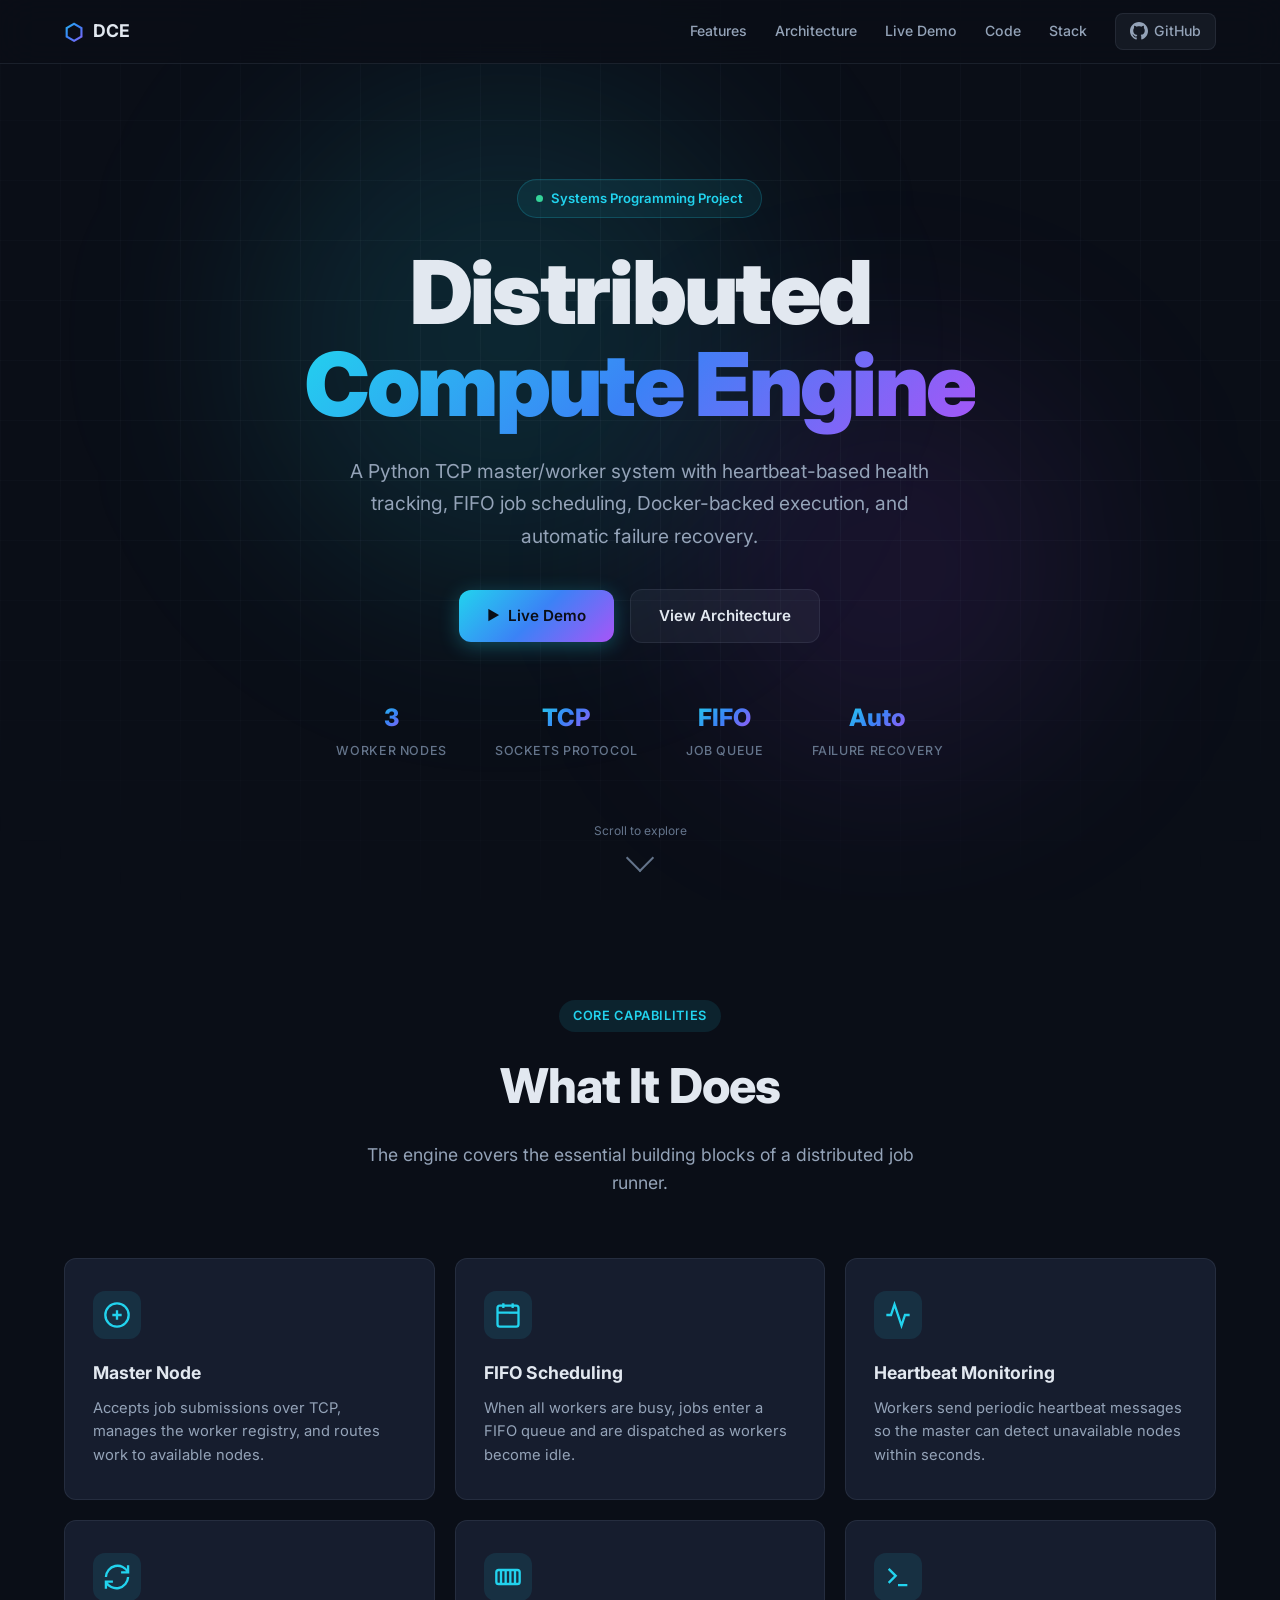
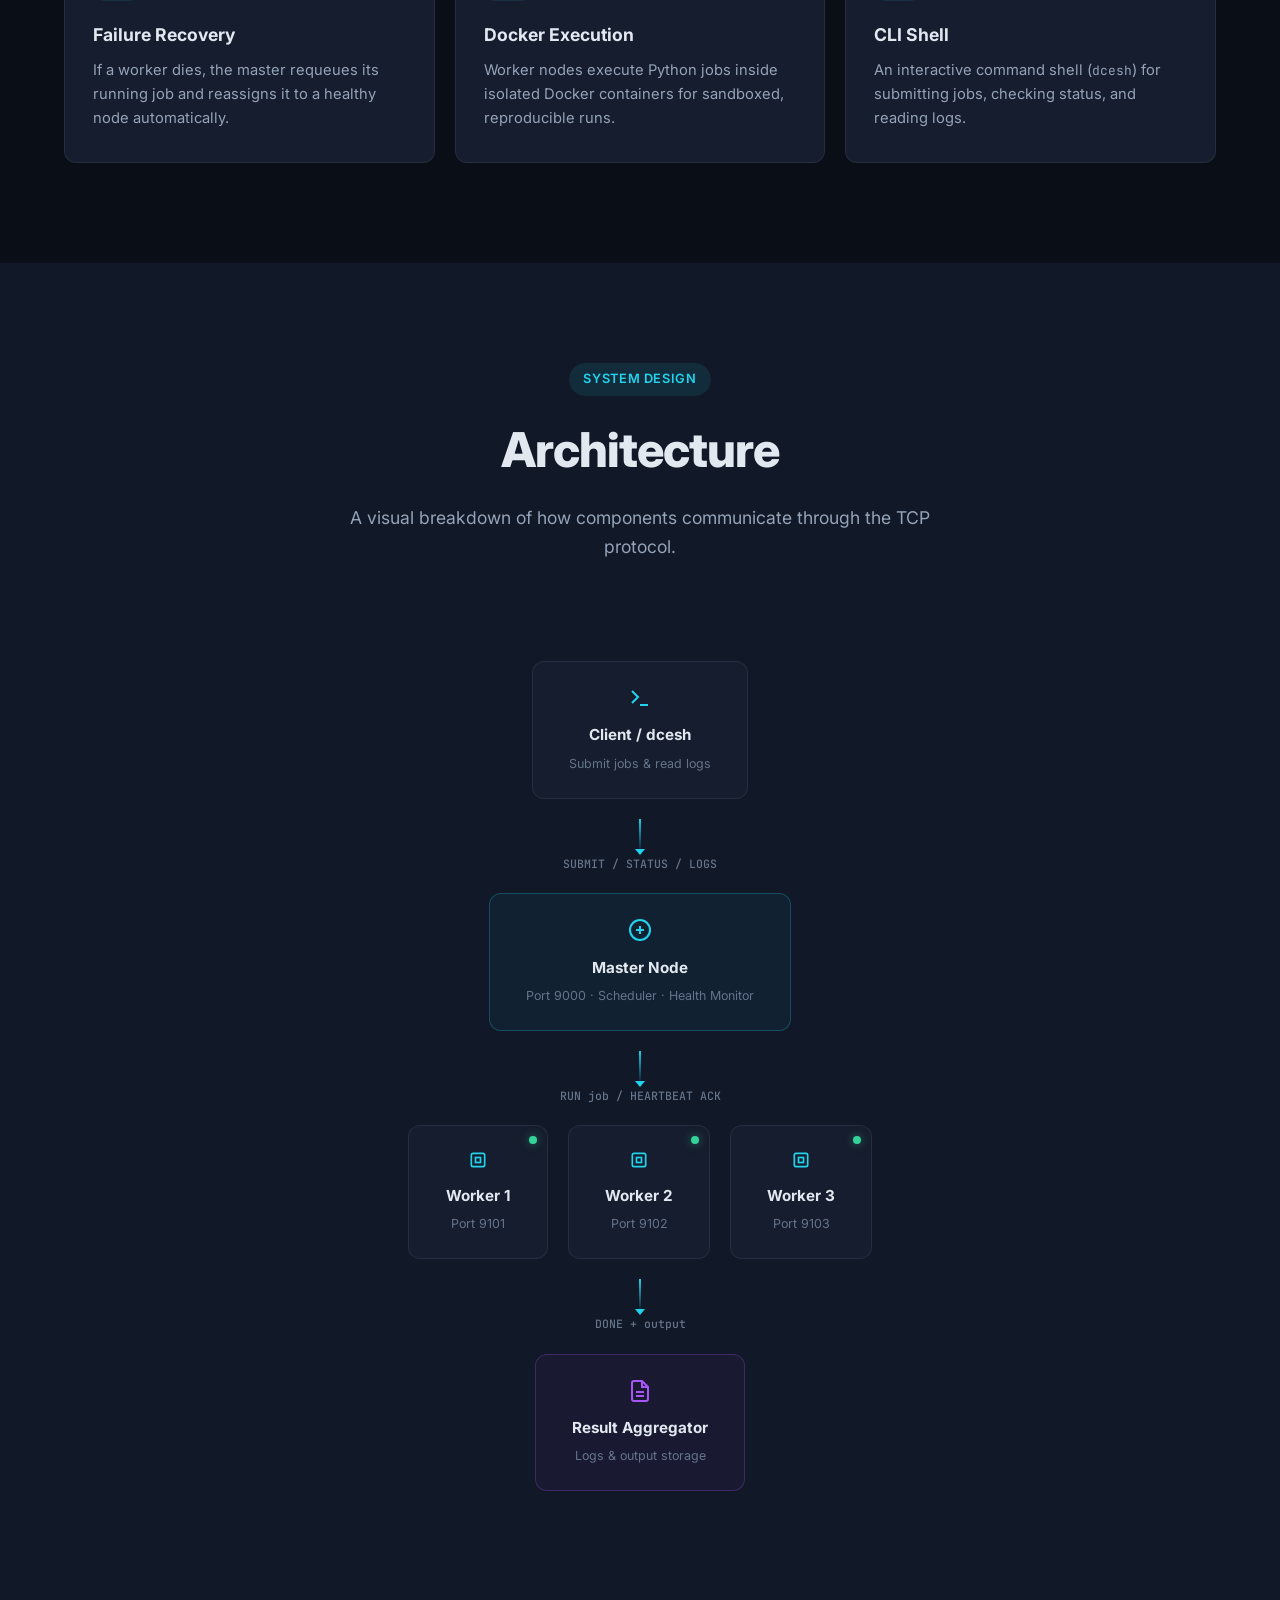
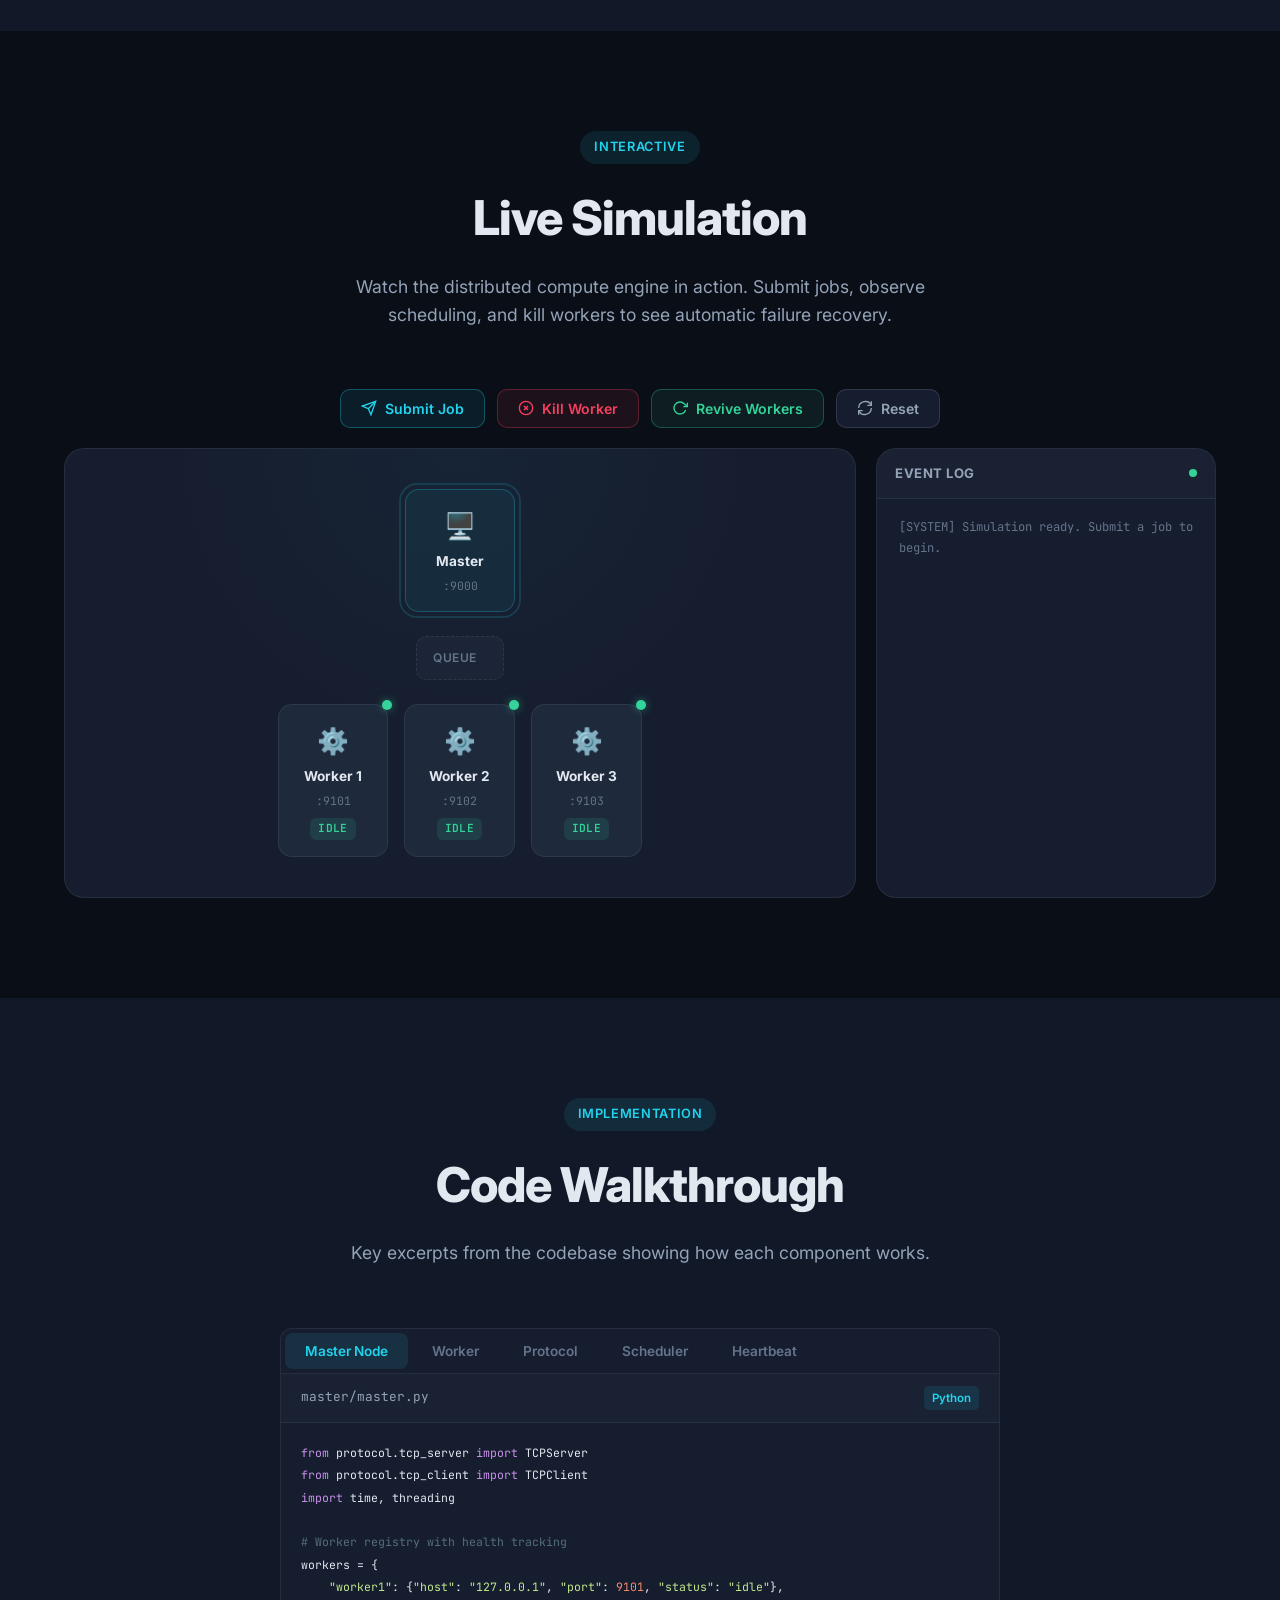
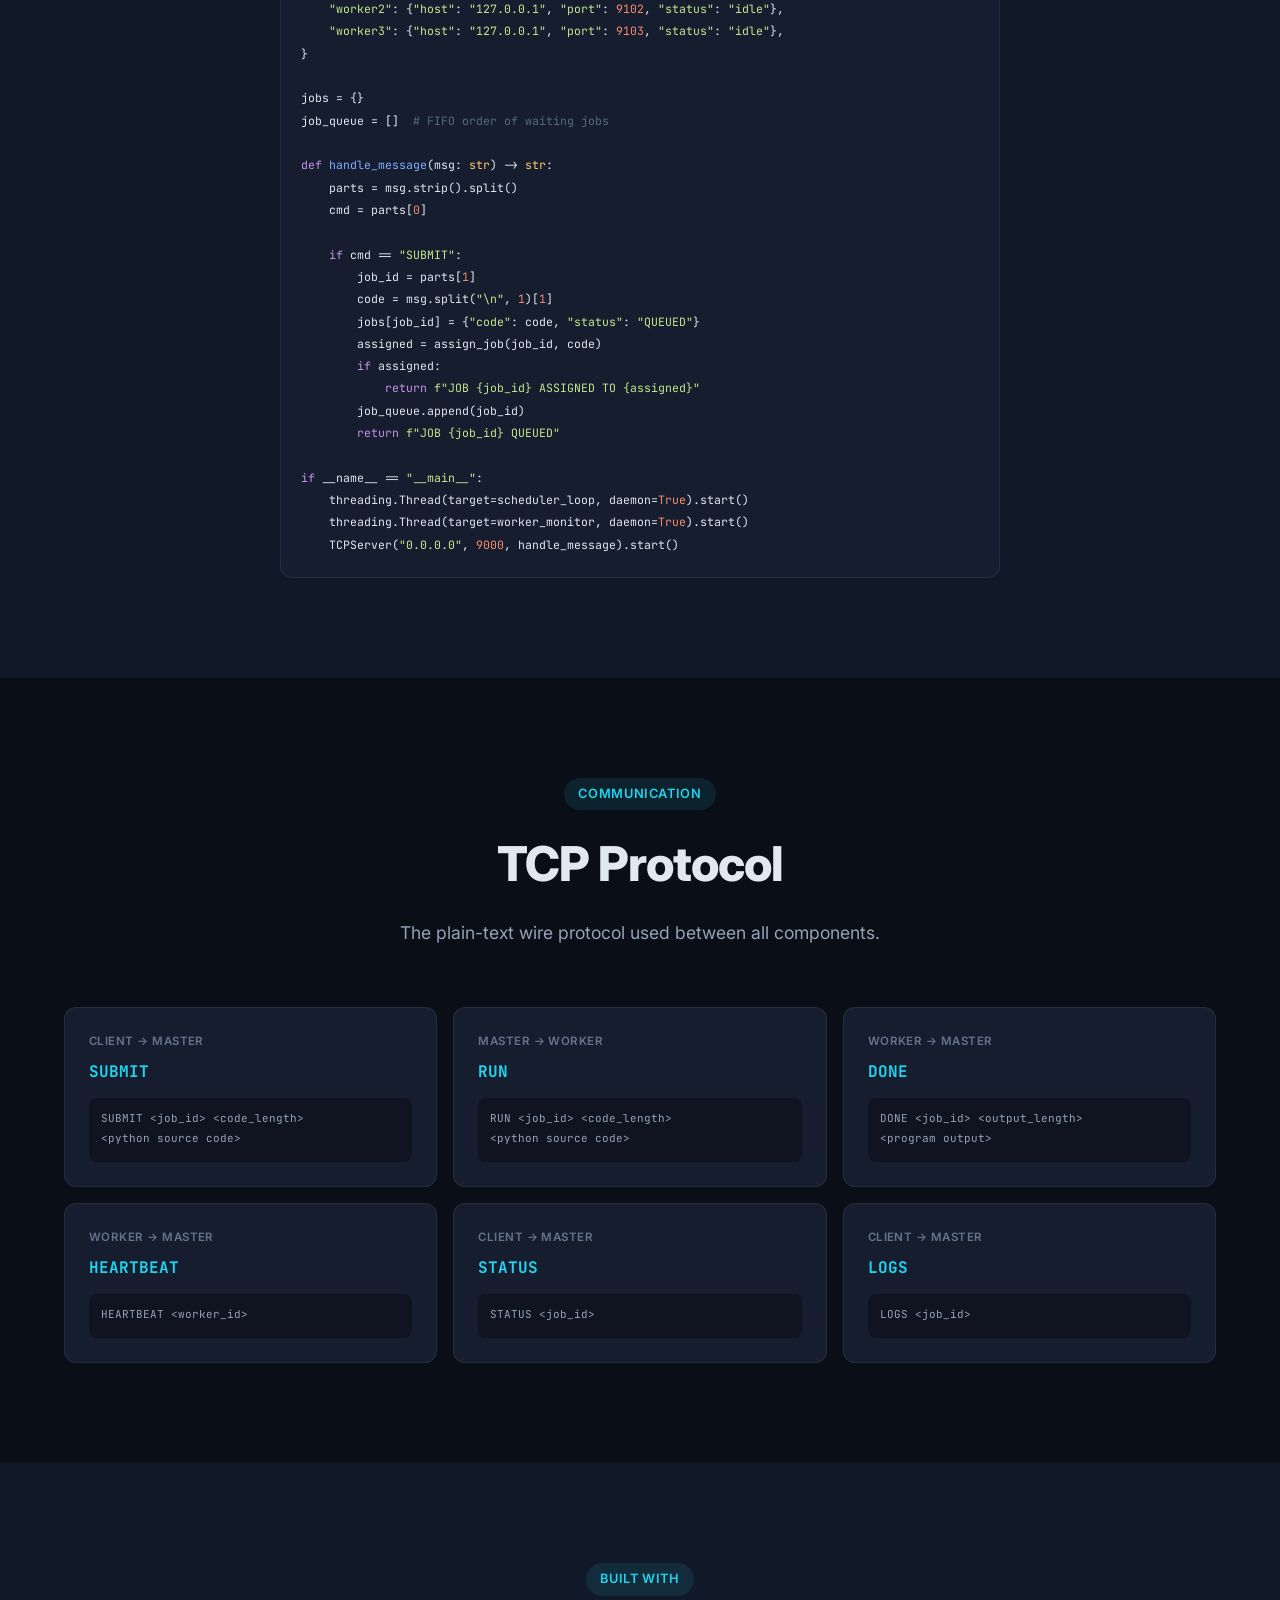
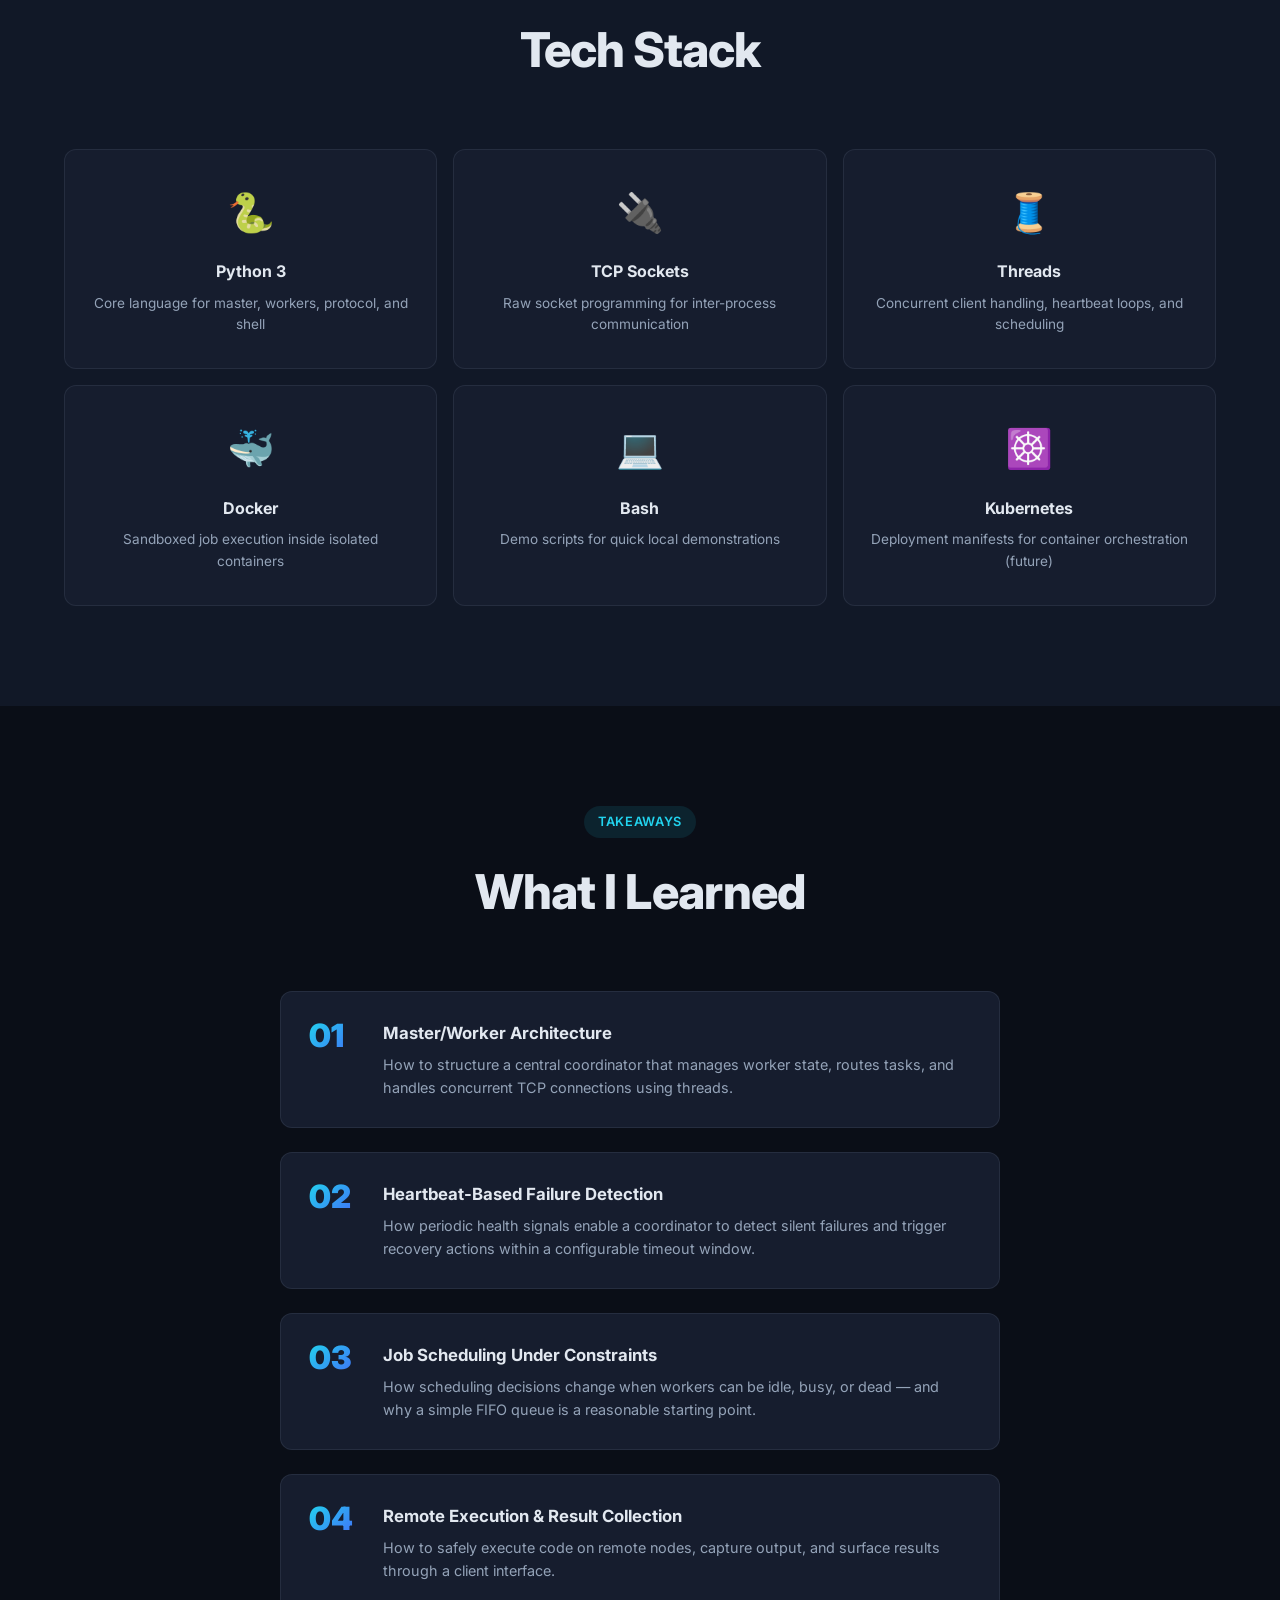
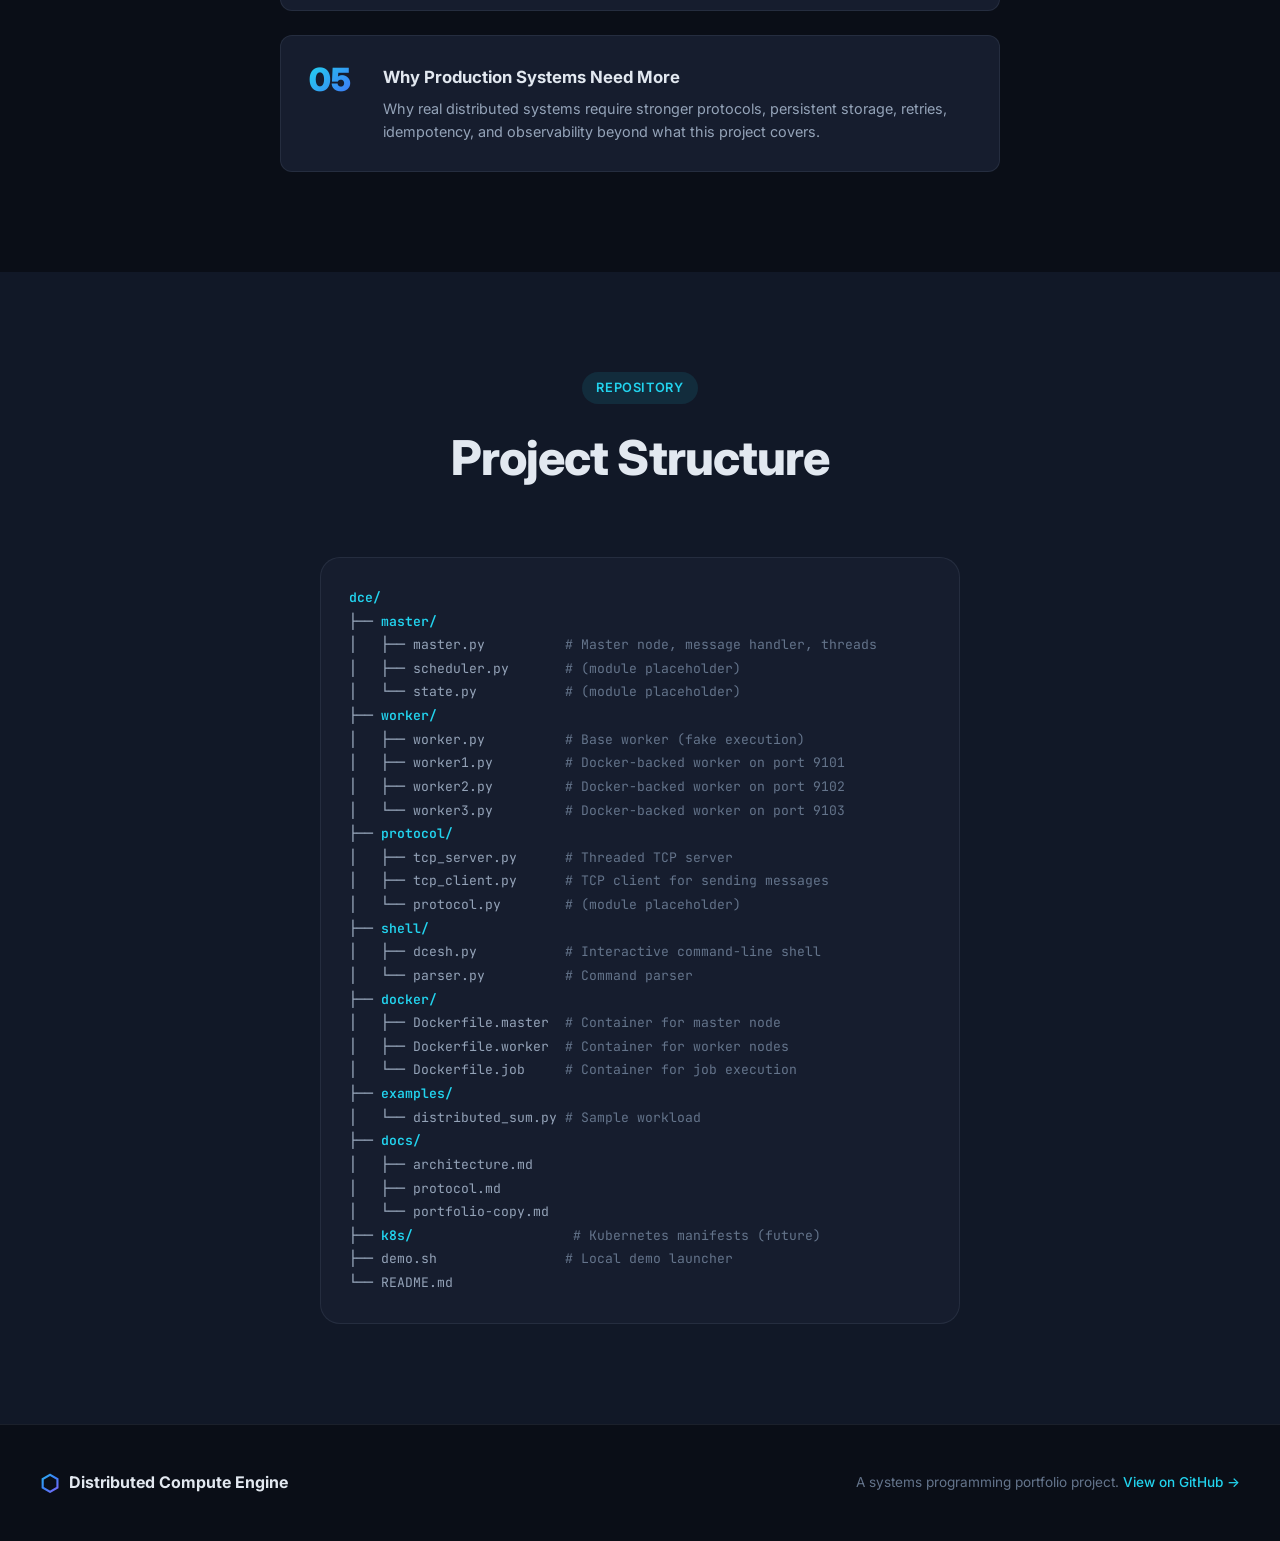
==== index.html @ b271c67a "Add interactive portfolio website, fix package imports, and configure deployment" ====
<!DOCTYPE html>
<html lang="en">
<head>
  <meta charset="UTF-8" />
  <meta name="viewport" content="width=device-width, initial-scale=1.0" />
  <title>Distributed Compute Engine — Portfolio Project</title>
  <meta name="description" content="A Python TCP master/worker distributed compute engine with heartbeat-based health tracking, FIFO job scheduling, Docker-backed execution, and failure recovery. Built by Sourya Prabaharan." />
  <link rel="preconnect" href="https://fonts.googleapis.com" />
  <link rel="preconnect" href="https://fonts.gstatic.com" crossorigin />
  <link href="https://fonts.googleapis.com/css2?family=Inter:wght@300;400;500;600;700;800;900&family=JetBrains+Mono:wght@400;500;600&display=swap" rel="stylesheet" />
  <link rel="stylesheet" href="style.css" />
</head>
<body>
  <!-- ========== NAVIGATION ========== -->
  <nav id="main-nav">
    <div class="nav-inner">
      <a href="#hero" class="nav-logo">
        <span class="logo-icon">⬡</span>
        <span class="logo-text">DCE</span>
      </a>
      <div class="nav-links">
        <a href="#features" class="nav-link">Features</a>
        <a href="#architecture" class="nav-link">Architecture</a>
        <a href="#simulation" class="nav-link">Live Demo</a>
        <a href="#code" class="nav-link">Code</a>
        <a href="#tech" class="nav-link">Stack</a>
        <a href="https://github.com/Sourya-Prabaharan/dce" target="_blank" class="nav-link nav-github">
          <svg width="18" height="18" viewBox="0 0 24 24" fill="currentColor"><path d="M12 0c-6.626 0-12 5.373-12 12 0 5.302 3.438 9.8 8.207 11.387.599.111.793-.261.793-.577v-2.234c-3.338.726-4.033-1.416-4.033-1.416-.546-1.387-1.333-1.756-1.333-1.756-1.089-.745.083-.729.083-.729 1.205.084 1.839 1.237 1.839 1.237 1.07 1.834 2.807 1.304 3.492.997.107-.775.418-1.305.762-1.604-2.665-.305-5.467-1.334-5.467-5.931 0-1.311.469-2.381 1.236-3.221-.124-.303-.535-1.524.117-3.176 0 0 1.008-.322 3.301 1.23.957-.266 1.983-.399 3.003-.404 1.02.005 2.047.138 3.006.404 2.291-1.552 3.297-1.23 3.297-1.23.653 1.653.242 2.874.118 3.176.77.84 1.235 1.911 1.235 3.221 0 4.609-2.807 5.624-5.479 5.921.43.372.823 1.102.823 2.222v3.293c0 .319.192.694.801.576 4.765-1.589 8.199-6.086 8.199-11.386 0-6.627-5.373-12-12-12z"/></svg>
          GitHub
        </a>
      </div>
      <button id="mobile-menu-btn" class="mobile-menu-btn" aria-label="Toggle menu">
        <span></span><span></span><span></span>
      </button>
    </div>
  </nav>

  <!-- ========== HERO ========== -->
  <section id="hero">
    <div class="hero-bg-grid"></div>
    <div class="hero-glow hero-glow-1"></div>
    <div class="hero-glow hero-glow-2"></div>
    <div class="hero-content">
      <div class="hero-badge">
        <span class="badge-dot"></span>
        Systems Programming Project
      </div>
      <h1 id="hero-title">
        Distributed<br />
        <span class="gradient-text">Compute Engine</span>
      </h1>
      <p class="hero-subtitle">
        A Python TCP master/worker system with heartbeat-based health tracking,
        FIFO job scheduling, Docker-backed execution, and automatic failure recovery.
      </p>
      <div class="hero-actions">
        <a href="#simulation" class="btn btn-primary" id="hero-demo-btn">
          <span class="btn-icon">▶</span>
          Live Demo
        </a>
        <a href="#architecture" class="btn btn-secondary" id="hero-arch-btn">
          View Architecture
        </a>
      </div>
      <div class="hero-stats">
        <div class="stat">
          <span class="stat-value">3</span>
          <span class="stat-label">Worker Nodes</span>
        </div>
        <div class="stat">
          <span class="stat-value">TCP</span>
          <span class="stat-label">Sockets Protocol</span>
        </div>
        <div class="stat">
          <span class="stat-value">FIFO</span>
          <span class="stat-label">Job Queue</span>
        </div>
        <div class="stat">
          <span class="stat-value">Auto</span>
          <span class="stat-label">Failure Recovery</span>
        </div>
      </div>
    </div>
    <div class="hero-scroll-indicator">
      <span>Scroll to explore</span>
      <div class="scroll-arrow"></div>
    </div>
  </section>

  <!-- ========== FEATURES ========== -->
  <section id="features">
    <div class="section-container">
      <div class="section-header">
        <span class="section-tag">Core Capabilities</span>
        <h2>What It Does</h2>
        <p class="section-desc">The engine covers the essential building blocks of a distributed job runner.</p>
      </div>
      <div class="features-grid">
        <div class="feature-card" id="feature-master">
          <div class="feature-icon">
            <svg width="28" height="28" viewBox="0 0 24 24" fill="none" stroke="currentColor" stroke-width="2"><circle cx="12" cy="12" r="10"/><line x1="12" y1="8" x2="12" y2="16"/><line x1="8" y1="12" x2="16" y2="12"/></svg>
          </div>
          <h3>Master Node</h3>
          <p>Accepts job submissions over TCP, manages the worker registry, and routes work to available nodes.</p>
        </div>
        <div class="feature-card" id="feature-scheduler">
          <div class="feature-icon">
            <svg width="28" height="28" viewBox="0 0 24 24" fill="none" stroke="currentColor" stroke-width="2"><rect x="3" y="4" width="18" height="18" rx="2"/><line x1="16" y1="2" x2="16" y2="6"/><line x1="8" y1="2" x2="8" y2="6"/><line x1="3" y1="10" x2="21" y2="10"/></svg>
          </div>
          <h3>FIFO Scheduling</h3>
          <p>When all workers are busy, jobs enter a FIFO queue and are dispatched as workers become idle.</p>
        </div>
        <div class="feature-card" id="feature-heartbeat">
          <div class="feature-icon">
            <svg width="28" height="28" viewBox="0 0 24 24" fill="none" stroke="currentColor" stroke-width="2"><polyline points="22,12 18,12 15,21 9,3 6,12 2,12"/></svg>
          </div>
          <h3>Heartbeat Monitoring</h3>
          <p>Workers send periodic heartbeat messages so the master can detect unavailable nodes within seconds.</p>
        </div>
        <div class="feature-card" id="feature-failover">
          <div class="feature-icon">
            <svg width="28" height="28" viewBox="0 0 24 24" fill="none" stroke="currentColor" stroke-width="2"><path d="M21.5 2v6h-6M2.5 22v-6h6"/><path d="M2.5 12A10 10 0 0 1 21.5 8"/><path d="M21.5 12A10 10 0 0 1 2.5 16"/></svg>
          </div>
          <h3>Failure Recovery</h3>
          <p>If a worker dies, the master requeues its running job and reassigns it to a healthy node automatically.</p>
        </div>
        <div class="feature-card" id="feature-docker">
          <div class="feature-icon">
            <svg width="28" height="28" viewBox="0 0 24 24" fill="none" stroke="currentColor" stroke-width="2"><rect x="2" y="6" width="20" height="12" rx="2"/><line x1="6" y1="6" x2="6" y2="18"/><line x1="10" y1="6" x2="10" y2="18"/><line x1="14" y1="6" x2="14" y2="18"/><line x1="18" y1="6" x2="18" y2="18"/></svg>
          </div>
          <h3>Docker Execution</h3>
          <p>Worker nodes execute Python jobs inside isolated Docker containers for sandboxed, reproducible runs.</p>
        </div>
        <div class="feature-card" id="feature-shell">
          <div class="feature-icon">
            <svg width="28" height="28" viewBox="0 0 24 24" fill="none" stroke="currentColor" stroke-width="2"><polyline points="4 17 10 11 4 5"/><line x1="12" y1="19" x2="20" y2="19"/></svg>
          </div>
          <h3>CLI Shell</h3>
          <p>An interactive command shell (<code>dcesh</code>) for submitting jobs, checking status, and reading logs.</p>
        </div>
      </div>
    </div>
  </section>

  <!-- ========== ARCHITECTURE ========== -->
  <section id="architecture">
    <div class="section-container">
      <div class="section-header">
        <span class="section-tag">System Design</span>
        <h2>Architecture</h2>
        <p class="section-desc">A visual breakdown of how components communicate through the TCP protocol.</p>
      </div>
      <div class="arch-diagram" id="arch-diagram">
        <!-- Client -->
        <div class="arch-node arch-client" id="arch-client">
          <div class="arch-node-icon">
            <svg width="24" height="24" viewBox="0 0 24 24" fill="none" stroke="currentColor" stroke-width="2"><polyline points="4 17 10 11 4 5"/><line x1="12" y1="19" x2="20" y2="19"/></svg>
          </div>
          <span class="arch-node-label">Client / dcesh</span>
          <span class="arch-node-detail">Submit jobs & read logs</span>
        </div>
        <!-- Arrow Client → Master -->
        <div class="arch-arrow arch-arrow-client-master">
          <div class="arch-arrow-line"></div>
          <span class="arch-arrow-label">SUBMIT / STATUS / LOGS</span>
        </div>
        <!-- Master -->
        <div class="arch-node arch-master" id="arch-master">
          <div class="arch-node-icon">
            <svg width="24" height="24" viewBox="0 0 24 24" fill="none" stroke="currentColor" stroke-width="2"><circle cx="12" cy="12" r="10"/><line x1="12" y1="8" x2="12" y2="16"/><line x1="8" y1="12" x2="16" y2="12"/></svg>
          </div>
          <span class="arch-node-label">Master Node</span>
          <span class="arch-node-detail">Port 9000 · Scheduler · Health Monitor</span>
        </div>
        <!-- Arrow Master → Workers -->
        <div class="arch-arrow arch-arrow-master-workers">
          <div class="arch-arrow-line"></div>
          <span class="arch-arrow-label">RUN job / HEARTBEAT ACK</span>
        </div>
        <!-- Workers row -->
        <div class="arch-workers-row">
          <div class="arch-node arch-worker" id="arch-worker1">
            <div class="arch-node-status arch-status-idle"></div>
            <div class="arch-node-icon">
              <svg width="20" height="20" viewBox="0 0 24 24" fill="none" stroke="currentColor" stroke-width="2"><rect x="4" y="4" width="16" height="16" rx="2"/><rect x="9" y="9" width="6" height="6"/></svg>
            </div>
            <span class="arch-node-label">Worker 1</span>
            <span class="arch-node-detail">Port 9101</span>
          </div>
          <div class="arch-node arch-worker" id="arch-worker2">
            <div class="arch-node-status arch-status-idle"></div>
            <div class="arch-node-icon">
              <svg width="20" height="20" viewBox="0 0 24 24" fill="none" stroke="currentColor" stroke-width="2"><rect x="4" y="4" width="16" height="16" rx="2"/><rect x="9" y="9" width="6" height="6"/></svg>
            </div>
            <span class="arch-node-label">Worker 2</span>
            <span class="arch-node-detail">Port 9102</span>
          </div>
          <div class="arch-node arch-worker" id="arch-worker3">
            <div class="arch-node-status arch-status-idle"></div>
            <div class="arch-node-icon">
              <svg width="20" height="20" viewBox="0 0 24 24" fill="none" stroke="currentColor" stroke-width="2"><rect x="4" y="4" width="16" height="16" rx="2"/><rect x="9" y="9" width="6" height="6"/></svg>
            </div>
            <span class="arch-node-label">Worker 3</span>
            <span class="arch-node-detail">Port 9103</span>
          </div>
        </div>
        <!-- Arrow Workers → Result -->
        <div class="arch-arrow arch-arrow-workers-result">
          <div class="arch-arrow-line"></div>
          <span class="arch-arrow-label">DONE + output</span>
        </div>
        <!-- Result Aggregator -->
        <div class="arch-node arch-result" id="arch-result">
          <div class="arch-node-icon">
            <svg width="24" height="24" viewBox="0 0 24 24" fill="none" stroke="currentColor" stroke-width="2"><path d="M14 2H6a2 2 0 0 0-2 2v16a2 2 0 0 0 2 2h12a2 2 0 0 0 2-2V8z"/><polyline points="14 2 14 8 20 8"/><line x1="16" y1="13" x2="8" y2="13"/><line x1="16" y1="17" x2="8" y2="17"/></svg>
          </div>
          <span class="arch-node-label">Result Aggregator</span>
          <span class="arch-node-detail">Logs & output storage</span>
        </div>
        <!-- Heartbeat overlay -->
        <div class="arch-heartbeat-lines">
          <div class="heartbeat-pulse hb-1"></div>
          <div class="heartbeat-pulse hb-2"></div>
          <div class="heartbeat-pulse hb-3"></div>
        </div>
      </div>
    </div>
  </section>

  <!-- ========== INTERACTIVE SIMULATION ========== -->
  <section id="simulation">
    <div class="section-container">
      <div class="section-header">
        <span class="section-tag">Interactive</span>
        <h2>Live Simulation</h2>
        <p class="section-desc">
          Watch the distributed compute engine in action. Submit jobs, observe scheduling,
          and kill workers to see automatic failure recovery.
        </p>
      </div>
      <div class="sim-wrapper">
        <!-- Controls -->
        <div class="sim-controls" id="sim-controls">
          <button class="sim-btn sim-btn-submit" id="sim-submit-btn">
            <svg width="16" height="16" viewBox="0 0 24 24" fill="none" stroke="currentColor" stroke-width="2"><line x1="22" y1="2" x2="11" y2="13"/><polygon points="22 2 15 22 11 13 2 9 22 2"/></svg>
            Submit Job
          </button>
          <button class="sim-btn sim-btn-kill" id="sim-kill-btn">
            <svg width="16" height="16" viewBox="0 0 24 24" fill="none" stroke="currentColor" stroke-width="2"><circle cx="12" cy="12" r="10"/><line x1="15" y1="9" x2="9" y2="15"/><line x1="9" y1="9" x2="15" y2="15"/></svg>
            Kill Worker
          </button>
          <button class="sim-btn sim-btn-revive" id="sim-revive-btn">
            <svg width="16" height="16" viewBox="0 0 24 24" fill="none" stroke="currentColor" stroke-width="2"><polyline points="23 4 23 10 17 10"/><path d="M20.49 15a9 9 0 1 1-2.12-9.36L23 10"/></svg>
            Revive Workers
          </button>
          <button class="sim-btn sim-btn-reset" id="sim-reset-btn">
            <svg width="16" height="16" viewBox="0 0 24 24" fill="none" stroke="currentColor" stroke-width="2"><path d="M21.5 2v6h-6M2.5 22v-6h6"/><path d="M2.5 12A10 10 0 0 1 21.5 8"/><path d="M21.5 12A10 10 0 0 1 2.5 16"/></svg>
            Reset
          </button>
        </div>

        <div class="sim-layout">
          <!-- Simulation Canvas -->
          <div class="sim-canvas" id="sim-canvas">
            <!-- Master Node -->
            <div class="sim-node sim-master-node" id="sim-master">
              <div class="sim-node-ring"></div>
              <div class="sim-node-inner">
                <span class="sim-node-emoji">🖥️</span>
                <span class="sim-node-name">Master</span>
                <span class="sim-node-port">:9000</span>
              </div>
            </div>

            <!-- Queue display -->
            <div class="sim-queue" id="sim-queue">
              <span class="sim-queue-label">Queue</span>
              <div class="sim-queue-items" id="sim-queue-items"></div>
            </div>

            <!-- Workers -->
            <div class="sim-workers" id="sim-workers">
              <div class="sim-node sim-worker-node" data-worker="worker1" id="sim-worker1">
                <div class="sim-node-ring"></div>
                <div class="sim-node-inner">
                  <span class="sim-node-emoji">⚙️</span>
                  <span class="sim-node-name">Worker 1</span>
                  <span class="sim-node-port">:9101</span>
                  <span class="sim-node-status" id="sim-w1-status">idle</span>
                </div>
                <div class="sim-heartbeat-indicator" id="sim-w1-hb">
                  <span class="hb-dot"></span>
                </div>
              </div>
              <div class="sim-node sim-worker-node" data-worker="worker2" id="sim-worker2">
                <div class="sim-node-ring"></div>
                <div class="sim-node-inner">
                  <span class="sim-node-emoji">⚙️</span>
                  <span class="sim-node-name">Worker 2</span>
                  <span class="sim-node-port">:9102</span>
                  <span class="sim-node-status" id="sim-w2-status">idle</span>
                </div>
                <div class="sim-heartbeat-indicator" id="sim-w2-hb">
                  <span class="hb-dot"></span>
                </div>
              </div>
              <div class="sim-node sim-worker-node" data-worker="worker3" id="sim-worker3">
                <div class="sim-node-ring"></div>
                <div class="sim-node-inner">
                  <span class="sim-node-emoji">⚙️</span>
                  <span class="sim-node-name">Worker 3</span>
                  <span class="sim-node-port">:9103</span>
                  <span class="sim-node-status" id="sim-w3-status">idle</span>
                </div>
                <div class="sim-heartbeat-indicator" id="sim-w3-hb">
                  <span class="hb-dot"></span>
                </div>
              </div>
            </div>

            <!-- Animated message particles (added dynamically via JS) -->
          </div>

          <!-- Event Log -->
          <div class="sim-log-panel" id="sim-log-panel">
            <div class="sim-log-header">
              <span class="sim-log-title">Event Log</span>
              <span class="sim-log-dot"></span>
            </div>
            <div class="sim-log" id="sim-log">
              <div class="log-entry log-system">[SYSTEM] Simulation ready. Submit a job to begin.</div>
            </div>
          </div>
        </div>
      </div>
    </div>
  </section>

  <!-- ========== CODE WALKTHROUGH ========== -->
  <section id="code">
    <div class="section-container">
      <div class="section-header">
        <span class="section-tag">Implementation</span>
        <h2>Code Walkthrough</h2>
        <p class="section-desc">Key excerpts from the codebase showing how each component works.</p>
      </div>
      <div class="code-tabs" id="code-tabs">
        <button class="code-tab active" data-tab="master">Master Node</button>
        <button class="code-tab" data-tab="worker">Worker</button>
        <button class="code-tab" data-tab="protocol">Protocol</button>
        <button class="code-tab" data-tab="scheduler">Scheduler</button>
        <button class="code-tab" data-tab="heartbeat">Heartbeat</button>
      </div>
      <div class="code-panels">
        <div class="code-panel active" id="panel-master">
          <div class="code-panel-header">
            <span class="code-filename">master/master.py</span>
            <span class="code-lang">Python</span>
          </div>
          <pre><code><span class="kw">from</span> protocol.tcp_server <span class="kw">import</span> TCPServer
<span class="kw">from</span> protocol.tcp_client <span class="kw">import</span> TCPClient
<span class="kw">import</span> time, threading

<span class="cm"># Worker registry with health tracking</span>
workers = {
    <span class="str">"worker1"</span>: {<span class="str">"host"</span>: <span class="str">"127.0.0.1"</span>, <span class="str">"port"</span>: <span class="num">9101</span>, <span class="str">"status"</span>: <span class="str">"idle"</span>},
    <span class="str">"worker2"</span>: {<span class="str">"host"</span>: <span class="str">"127.0.0.1"</span>, <span class="str">"port"</span>: <span class="num">9102</span>, <span class="str">"status"</span>: <span class="str">"idle"</span>},
    <span class="str">"worker3"</span>: {<span class="str">"host"</span>: <span class="str">"127.0.0.1"</span>, <span class="str">"port"</span>: <span class="num">9103</span>, <span class="str">"status"</span>: <span class="str">"idle"</span>},
}

jobs = {}
job_queue = []  <span class="cm"># FIFO order of waiting jobs</span>

<span class="kw">def</span> <span class="fn">handle_message</span>(msg: <span class="type">str</span>) -> <span class="type">str</span>:
    parts = msg.strip().split()
    cmd = parts[<span class="num">0</span>]

    <span class="kw">if</span> cmd == <span class="str">"SUBMIT"</span>:
        job_id = parts[<span class="num">1</span>]
        code = msg.split(<span class="str">"\n"</span>, <span class="num">1</span>)[<span class="num">1</span>]
        jobs[job_id] = {<span class="str">"code"</span>: code, <span class="str">"status"</span>: <span class="str">"QUEUED"</span>}
        assigned = assign_job(job_id, code)
        <span class="kw">if</span> assigned:
            <span class="kw">return</span> <span class="str">f"JOB {job_id} ASSIGNED TO {assigned}"</span>
        job_queue.append(job_id)
        <span class="kw">return</span> <span class="str">f"JOB {job_id} QUEUED"</span>

<span class="kw">if</span> __name__ == <span class="str">"__main__"</span>:
    threading.Thread(target=scheduler_loop, daemon=<span class="num">True</span>).start()
    threading.Thread(target=worker_monitor, daemon=<span class="num">True</span>).start()
    TCPServer(<span class="str">"0.0.0.0"</span>, <span class="num">9000</span>, handle_message).start()</code></pre>
        </div>
        <div class="code-panel" id="panel-worker">
          <div class="code-panel-header">
            <span class="code-filename">worker/worker1.py</span>
            <span class="code-lang">Python</span>
          </div>
          <pre><code><span class="kw">import</span> subprocess, tempfile

<span class="kw">def</span> <span class="fn">run_job_in_docker</span>(job_id, code):
    <span class="cm"># Save code to temporary file</span>
    <span class="kw">with</span> tempfile.NamedTemporaryFile(
        delete=<span class="num">False</span>, suffix=<span class="str">".py"</span>
    ) <span class="kw">as</span> tmp:
        tmp.write(code.encode())
        tmp_path = tmp.name

    <span class="cm"># Execute inside Docker container</span>
    cmd = [
        <span class="str">"docker"</span>, <span class="str">"run"</span>, <span class="str">"--rm"</span>,
        <span class="str">"-v"</span>, <span class="str">f"{tmp_path}:/app/job.py"</span>,
        <span class="str">"python:3.10"</span>,
        <span class="str">"python"</span>, <span class="str">"/app/job.py"</span>
    ]

    output = subprocess.check_output(cmd, stderr=subprocess.STDOUT)
    <span class="kw">return</span> output.decode()

<span class="kw">def</span> <span class="fn">handle_master_message</span>(msg: <span class="type">str</span>) -> <span class="type">str</span>:
    parts = msg.split()
    <span class="kw">if</span> parts[<span class="num">0</span>] == <span class="str">"RUN"</span>:
        job_id = parts[<span class="num">1</span>]
        code = msg.split(<span class="str">"\n"</span>, <span class="num">1</span>)[<span class="num">1</span>]
        output = run_job_in_docker(job_id, code)
        <span class="cm"># Send result back to master</span>
        client = TCPClient(MASTER_HOST, MASTER_PORT)
        client.send(<span class="str">f"DONE {job_id} {len(output)}\n{output}"</span>)
        <span class="kw">return</span> <span class="str">f"ACK RUN {job_id}"</span></code></pre>
        </div>
        <div class="code-panel" id="panel-protocol">
          <div class="code-panel-header">
            <span class="code-filename">protocol/tcp_server.py & tcp_client.py</span>
            <span class="code-lang">Python</span>
          </div>
          <pre><code><span class="kw">import</span> socket, threading

<span class="kw">class</span> <span class="type">TCPServer</span>:
    <span class="kw">def</span> <span class="fn">__init__</span>(self, host, port, handler):
        self.host = host
        self.port = port
        self.handler = handler

    <span class="kw">def</span> <span class="fn">start</span>(self):
        server = socket.socket(socket.AF_INET, socket.SOCK_STREAM)
        server.setsockopt(socket.SOL_SOCKET, socket.SO_REUSEADDR, <span class="num">1</span>)
        server.bind((self.host, self.port))
        server.listen(<span class="num">5</span>)

        <span class="kw">while</span> <span class="num">True</span>:
            client_socket, addr = server.accept()
            threading.Thread(
                target=self._handle_client,
                args=(client_socket, addr),
                daemon=<span class="num">True</span>
            ).start()

<span class="kw">class</span> <span class="type">TCPClient</span>:
    <span class="kw">def</span> <span class="fn">send</span>(self, data: <span class="type">str</span>) -> <span class="type">str</span>:
        sock = socket.socket(socket.AF_INET, socket.SOCK_STREAM)
        sock.connect((self.host, self.port))
        sock.sendall(data.encode())
        <span class="cm"># Read full response</span>
        response = []
        <span class="kw">while</span> <span class="num">True</span>:
            chunk = sock.recv(<span class="num">4096</span>)
            <span class="kw">if not</span> chunk: <span class="kw">break</span>
            response.append(chunk.decode())
        sock.close()
        <span class="kw">return</span> <span class="str">""</span>.join(response)</code></pre>
        </div>
        <div class="code-panel" id="panel-scheduler">
          <div class="code-panel-header">
            <span class="code-filename">master/master.py — Scheduler</span>
            <span class="code-lang">Python</span>
          </div>
          <pre><code><span class="kw">def</span> <span class="fn">assign_job</span>(job_id, code):
    <span class="cm">"""Assign a job to the first idle, alive worker."""</span>
    <span class="kw">for</span> wid, w <span class="kw">in</span> workers.items():
        <span class="kw">if</span> w[<span class="str">"status"</span>] == <span class="str">"idle"</span> <span class="kw">and</span> w[<span class="str">"last_heartbeat"</span>] != <span class="num">0</span>:
            client = TCPClient(w[<span class="str">"host"</span>], w[<span class="str">"port"</span>])
            payload = <span class="str">f"RUN {job_id} {len(code)}\n{code}"</span>
            client.send(payload)
            workers[wid][<span class="str">"status"</span>] = <span class="str">"busy"</span>
            jobs[job_id][<span class="str">"status"</span>] = <span class="str">"RUNNING"</span>
            jobs[job_id][<span class="str">"worker"</span>] = wid
            <span class="kw">return</span> wid
    <span class="kw">return</span> <span class="num">None</span>

<span class="kw">def</span> <span class="fn">scheduler_loop</span>():
    <span class="cm">"""Continuously try to assign queued jobs."""</span>
    <span class="kw">while</span> <span class="num">True</span>:
        time.sleep(<span class="num">1</span>)
        <span class="kw">if not</span> job_queue:
            <span class="kw">continue</span>
        job_id = job_queue[<span class="num">0</span>]
        code = jobs[job_id][<span class="str">"code"</span>]
        assigned = assign_job(job_id, code)
        <span class="kw">if</span> assigned:
            job_queue.pop(<span class="num">0</span>)</code></pre>
        </div>
        <div class="code-panel" id="panel-heartbeat">
          <div class="code-panel-header">
            <span class="code-filename">master/master.py — Failure Detection</span>
            <span class="code-lang">Python</span>
          </div>
          <pre><code>HEARTBEAT_TIMEOUT = <span class="num">15</span>  <span class="cm"># seconds</span>

<span class="kw">def</span> <span class="fn">worker_monitor</span>():
    <span class="cm">"""Detect dead workers and requeue their jobs."""</span>
    <span class="kw">while</span> <span class="num">True</span>:
        time.sleep(<span class="num">5</span>)
        now = time.time()

        <span class="kw">for</span> wid, w <span class="kw">in</span> workers.items():
            <span class="kw">if</span> w[<span class="str">"last_heartbeat"</span>] == <span class="num">0</span>:
                <span class="kw">continue</span>

            <span class="cm"># Worker timed out → mark dead</span>
            <span class="kw">if</span> now - w[<span class="str">"last_heartbeat"</span>] > HEARTBEAT_TIMEOUT:
                <span class="kw">if</span> w[<span class="str">"status"</span>] != <span class="str">"dead"</span>:
                    w[<span class="str">"status"</span>] = <span class="str">"dead"</span>

                    <span class="cm"># Requeue any job the dead worker had</span>
                    <span class="kw">for</span> job_id, job <span class="kw">in</span> jobs.items():
                        <span class="kw">if</span> job[<span class="str">"worker"</span>] == wid \
                           <span class="kw">and</span> job[<span class="str">"status"</span>] == <span class="str">"RUNNING"</span>:
                            job[<span class="str">"status"</span>] = <span class="str">"QUEUED"</span>
                            job[<span class="str">"worker"</span>] = <span class="num">None</span>
                            job_queue.append(job_id)</code></pre>
        </div>
      </div>
    </div>
  </section>

  <!-- ========== PROTOCOL ========== -->
  <section id="protocol-section">
    <div class="section-container">
      <div class="section-header">
        <span class="section-tag">Communication</span>
        <h2>TCP Protocol</h2>
        <p class="section-desc">The plain-text wire protocol used between all components.</p>
      </div>
      <div class="protocol-grid">
        <div class="protocol-card" id="proto-submit">
          <div class="protocol-direction">Client → Master</div>
          <h3>SUBMIT</h3>
          <pre><code>SUBMIT &lt;job_id&gt; &lt;code_length&gt;
&lt;python source code&gt;</code></pre>
        </div>
        <div class="protocol-card" id="proto-run">
          <div class="protocol-direction">Master → Worker</div>
          <h3>RUN</h3>
          <pre><code>RUN &lt;job_id&gt; &lt;code_length&gt;
&lt;python source code&gt;</code></pre>
        </div>
        <div class="protocol-card" id="proto-done">
          <div class="protocol-direction">Worker → Master</div>
          <h3>DONE</h3>
          <pre><code>DONE &lt;job_id&gt; &lt;output_length&gt;
&lt;program output&gt;</code></pre>
        </div>
        <div class="protocol-card" id="proto-heartbeat">
          <div class="protocol-direction">Worker → Master</div>
          <h3>HEARTBEAT</h3>
          <pre><code>HEARTBEAT &lt;worker_id&gt;</code></pre>
        </div>
        <div class="protocol-card" id="proto-status">
          <div class="protocol-direction">Client → Master</div>
          <h3>STATUS</h3>
          <pre><code>STATUS &lt;job_id&gt;</code></pre>
        </div>
        <div class="protocol-card" id="proto-logs">
          <div class="protocol-direction">Client → Master</div>
          <h3>LOGS</h3>
          <pre><code>LOGS &lt;job_id&gt;</code></pre>
        </div>
      </div>
    </div>
  </section>

  <!-- ========== TECH STACK ========== -->
  <section id="tech">
    <div class="section-container">
      <div class="section-header">
        <span class="section-tag">Built With</span>
        <h2>Tech Stack</h2>
      </div>
      <div class="tech-grid">
        <div class="tech-card" id="tech-python">
          <div class="tech-icon">🐍</div>
          <h3>Python 3</h3>
          <p>Core language for master, workers, protocol, and shell</p>
        </div>
        <div class="tech-card" id="tech-sockets">
          <div class="tech-icon">🔌</div>
          <h3>TCP Sockets</h3>
          <p>Raw socket programming for inter-process communication</p>
        </div>
        <div class="tech-card" id="tech-threads">
          <div class="tech-icon">🧵</div>
          <h3>Threads</h3>
          <p>Concurrent client handling, heartbeat loops, and scheduling</p>
        </div>
        <div class="tech-card" id="tech-docker">
          <div class="tech-icon">🐳</div>
          <h3>Docker</h3>
          <p>Sandboxed job execution inside isolated containers</p>
        </div>
        <div class="tech-card" id="tech-bash">
          <div class="tech-icon">💻</div>
          <h3>Bash</h3>
          <p>Demo scripts for quick local demonstrations</p>
        </div>
        <div class="tech-card" id="tech-k8s">
          <div class="tech-icon">☸️</div>
          <h3>Kubernetes</h3>
          <p>Deployment manifests for container orchestration (future)</p>
        </div>
      </div>
    </div>
  </section>

  <!-- ========== LEARNINGS ========== -->
  <section id="learnings">
    <div class="section-container">
      <div class="section-header">
        <span class="section-tag">Takeaways</span>
        <h2>What I Learned</h2>
      </div>
      <div class="learnings-list">
        <div class="learning-item" id="learning-1">
          <div class="learning-number">01</div>
          <div class="learning-content">
            <h3>Master/Worker Architecture</h3>
            <p>How to structure a central coordinator that manages worker state, routes tasks, and handles concurrent TCP connections using threads.</p>
          </div>
        </div>
        <div class="learning-item" id="learning-2">
          <div class="learning-number">02</div>
          <div class="learning-content">
            <h3>Heartbeat-Based Failure Detection</h3>
            <p>How periodic health signals enable a coordinator to detect silent failures and trigger recovery actions within a configurable timeout window.</p>
          </div>
        </div>
        <div class="learning-item" id="learning-3">
          <div class="learning-number">03</div>
          <div class="learning-content">
            <h3>Job Scheduling Under Constraints</h3>
            <p>How scheduling decisions change when workers can be idle, busy, or dead — and why a simple FIFO queue is a reasonable starting point.</p>
          </div>
        </div>
        <div class="learning-item" id="learning-4">
          <div class="learning-number">04</div>
          <div class="learning-content">
            <h3>Remote Execution & Result Collection</h3>
            <p>How to safely execute code on remote nodes, capture output, and surface results through a client interface.</p>
          </div>
        </div>
        <div class="learning-item" id="learning-5">
          <div class="learning-number">05</div>
          <div class="learning-content">
            <h3>Why Production Systems Need More</h3>
            <p>Why real distributed systems require stronger protocols, persistent storage, retries, idempotency, and observability beyond what this project covers.</p>
          </div>
        </div>
      </div>
    </div>
  </section>

  <!-- ========== FOLDER STRUCTURE ========== -->
  <section id="structure">
    <div class="section-container">
      <div class="section-header">
        <span class="section-tag">Repository</span>
        <h2>Project Structure</h2>
      </div>
      <div class="tree-container" id="file-tree">
        <pre class="tree-content"><span class="tree-dir">dce/</span>
├── <span class="tree-dir">master/</span>
│   ├── master.py          <span class="tree-comment"># Master node, message handler, threads</span>
│   ├── scheduler.py       <span class="tree-comment"># (module placeholder)</span>
│   └── state.py           <span class="tree-comment"># (module placeholder)</span>
├── <span class="tree-dir">worker/</span>
│   ├── worker.py          <span class="tree-comment"># Base worker (fake execution)</span>
│   ├── worker1.py         <span class="tree-comment"># Docker-backed worker on port 9101</span>
│   ├── worker2.py         <span class="tree-comment"># Docker-backed worker on port 9102</span>
│   └── worker3.py         <span class="tree-comment"># Docker-backed worker on port 9103</span>
├── <span class="tree-dir">protocol/</span>
│   ├── tcp_server.py      <span class="tree-comment"># Threaded TCP server</span>
│   ├── tcp_client.py      <span class="tree-comment"># TCP client for sending messages</span>
│   └── protocol.py        <span class="tree-comment"># (module placeholder)</span>
├── <span class="tree-dir">shell/</span>
│   ├── dcesh.py           <span class="tree-comment"># Interactive command-line shell</span>
│   └── parser.py          <span class="tree-comment"># Command parser</span>
├── <span class="tree-dir">docker/</span>
│   ├── Dockerfile.master  <span class="tree-comment"># Container for master node</span>
│   ├── Dockerfile.worker  <span class="tree-comment"># Container for worker nodes</span>
│   └── Dockerfile.job     <span class="tree-comment"># Container for job execution</span>
├── <span class="tree-dir">examples/</span>
│   └── distributed_sum.py <span class="tree-comment"># Sample workload</span>
├── <span class="tree-dir">docs/</span>
│   ├── architecture.md
│   ├── protocol.md
│   └── portfolio-copy.md
├── <span class="tree-dir">k8s/</span>                    <span class="tree-comment"># Kubernetes manifests (future)</span>
├── demo.sh                <span class="tree-comment"># Local demo launcher</span>
└── README.md</pre>
      </div>
    </div>
  </section>

  <!-- ========== FOOTER ========== -->
  <footer id="footer">
    <div class="footer-inner">
      <div class="footer-brand">
        <span class="logo-icon">⬡</span>
        <span>Distributed Compute Engine</span>
      </div>
      <p class="footer-copy">
        A systems programming portfolio project.
        <a href="https://github.com/Sourya-Prabaharan/dce" target="_blank">View on GitHub →</a>
      </p>
    </div>
  </footer>

  <script src="simulation.js"></script>
  <script src="app.js"></script>
</body>
</html>
---- style.css ----
/* ========================================================
   Distributed Compute Engine — Portfolio Website Styles
   ======================================================== */

/* ---------- Design Tokens ---------- */
:root {
  /* Colors — Dark theme with electric accents */
  --bg-primary:    #0a0e17;
  --bg-secondary:  #111827;
  --bg-card:       #161d2e;
  --bg-card-hover: #1c2640;
  --bg-elevated:   #1e293b;

  --text-primary:   #e2e8f0;
  --text-secondary: #94a3b8;
  --text-muted:     #64748b;

  --accent-cyan:    #22d3ee;
  --accent-blue:    #3b82f6;
  --accent-purple:  #a855f7;
  --accent-green:   #34d399;
  --accent-red:     #f43f5e;
  --accent-amber:   #fbbf24;
  --accent-orange:  #fb923c;

  --gradient-main:  linear-gradient(135deg, #22d3ee 0%, #3b82f6 50%, #a855f7 100%);
  --gradient-warm:  linear-gradient(135deg, #f43f5e 0%, #fb923c 100%);
  --gradient-cool:  linear-gradient(135deg, #22d3ee 0%, #34d399 100%);

  --border-color:   rgba(148, 163, 184, 0.12);
  --border-accent:  rgba(34, 211, 238, 0.25);

  --glass-bg:       rgba(22, 29, 46, 0.7);
  --glass-border:   rgba(148, 163, 184, 0.1);

  /* Typography */
  --font-sans:  'Inter', -apple-system, BlinkMacSystemFont, 'Segoe UI', sans-serif;
  --font-mono:  'JetBrains Mono', 'Fira Code', 'Cascadia Code', monospace;

  /* Sizing */
  --nav-height:     64px;
  --section-padding: 100px 0;
  --container-max:  1200px;
  --border-radius:  12px;
  --border-radius-lg: 20px;

  /* Shadows */
  --shadow-sm:  0 1px 3px rgba(0,0,0,0.3);
  --shadow-md:  0 4px 16px rgba(0,0,0,0.4);
  --shadow-lg:  0 8px 32px rgba(0,0,0,0.5);
  --shadow-glow-cyan: 0 0 30px rgba(34,211,238,0.15);
  --shadow-glow-blue: 0 0 30px rgba(59,130,246,0.15);

  /* Transitions */
  --ease-out: cubic-bezier(0.16, 1, 0.3, 1);
  --transition-fast: 0.2s var(--ease-out);
  --transition-med:  0.4s var(--ease-out);
  --transition-slow: 0.6s var(--ease-out);
}

/* ---------- Reset & Base ---------- */
*, *::before, *::after {
  margin: 0;
  padding: 0;
  box-sizing: border-box;
}

html {
  scroll-behavior: smooth;
  -webkit-font-smoothing: antialiased;
  -moz-osx-font-smoothing: grayscale;
}

body {
  font-family: var(--font-sans);
  background: var(--bg-primary);
  color: var(--text-primary);
  line-height: 1.6;
  overflow-x: hidden;
}

a {
  color: var(--accent-cyan);
  text-decoration: none;
  transition: color var(--transition-fast);
}

a:hover {
  color: var(--accent-blue);
}

code {
  font-family: var(--font-mono);
  font-size: 0.88em;
}

img {
  max-width: 100%;
  display: block;
}

/* ---------- Shared ---------- */
.section-container {
  max-width: var(--container-max);
  margin: 0 auto;
  padding: 0 24px;
}

.section-header {
  text-align: center;
  margin-bottom: 60px;
}

.section-tag {
  display: inline-block;
  padding: 6px 14px;
  border-radius: 100px;
  background: rgba(34, 211, 238, 0.1);
  color: var(--accent-cyan);
  font-size: 0.8rem;
  font-weight: 600;
  letter-spacing: 0.05em;
  text-transform: uppercase;
  margin-bottom: 16px;
}

.section-header h2 {
  font-size: clamp(2rem, 4vw, 3rem);
  font-weight: 800;
  letter-spacing: -0.02em;
  margin-bottom: 16px;
}

.section-desc {
  color: var(--text-secondary);
  font-size: 1.1rem;
  max-width: 600px;
  margin: 0 auto;
}

/* ---------- Navigation ---------- */
#main-nav {
  position: fixed;
  top: 0;
  left: 0;
  right: 0;
  height: var(--nav-height);
  z-index: 1000;
  background: rgba(10, 14, 23, 0.8);
  backdrop-filter: blur(20px);
  -webkit-backdrop-filter: blur(20px);
  border-bottom: 1px solid var(--border-color);
  transition: background var(--transition-med);
}

.nav-inner {
  max-width: var(--container-max);
  margin: 0 auto;
  padding: 0 24px;
  height: 100%;
  display: flex;
  align-items: center;
  justify-content: space-between;
}

.nav-logo {
  display: flex;
  align-items: center;
  gap: 10px;
  color: var(--text-primary);
  font-weight: 700;
  font-size: 1.1rem;
}

.logo-icon {
  font-size: 1.4rem;
  background: var(--gradient-main);
  -webkit-background-clip: text;
  -webkit-text-fill-color: transparent;
  background-clip: text;
}

.nav-links {
  display: flex;
  align-items: center;
  gap: 28px;
}

.nav-link {
  color: var(--text-secondary);
  font-size: 0.88rem;
  font-weight: 500;
  transition: color var(--transition-fast);
  position: relative;
}

.nav-link::after {
  content: '';
  position: absolute;
  bottom: -4px;
  left: 0;
  width: 0;
  height: 2px;
  background: var(--gradient-main);
  transition: width var(--transition-fast);
}

.nav-link:hover {
  color: var(--text-primary);
}

.nav-link:hover::after {
  width: 100%;
}

.nav-github {
  display: flex;
  align-items: center;
  gap: 6px;
  padding: 6px 14px;
  border-radius: 8px;
  background: rgba(148, 163, 184, 0.08);
  border: 1px solid var(--border-color);
}

.nav-github:hover {
  background: rgba(148, 163, 184, 0.15);
  color: var(--text-primary);
}

.mobile-menu-btn {
  display: none;
  flex-direction: column;
  gap: 5px;
  background: none;
  border: none;
  cursor: pointer;
  padding: 4px;
}

.mobile-menu-btn span {
  display: block;
  width: 22px;
  height: 2px;
  background: var(--text-primary);
  border-radius: 2px;
  transition: transform var(--transition-fast), opacity var(--transition-fast);
}

/* ---------- Hero ---------- */
#hero {
  position: relative;
  min-height: 100vh;
  display: flex;
  flex-direction: column;
  align-items: center;
  justify-content: center;
  padding: 120px 24px 80px;
  overflow: hidden;
}

.hero-bg-grid {
  position: absolute;
  inset: 0;
  background-image:
    linear-gradient(rgba(148, 163, 184, 0.05) 1px, transparent 1px),
    linear-gradient(90deg, rgba(148, 163, 184, 0.05) 1px, transparent 1px);
  background-size: 60px 60px;
  mask-image: radial-gradient(ellipse 80% 70% at 50% 40%, black 30%, transparent 100%);
  -webkit-mask-image: radial-gradient(ellipse 80% 70% at 50% 40%, black 30%, transparent 100%);
}

.hero-glow {
  position: absolute;
  border-radius: 50%;
  filter: blur(100px);
  pointer-events: none;
}

.hero-glow-1 {
  width: 500px;
  height: 500px;
  background: rgba(34, 211, 238, 0.12);
  top: 10%;
  left: 20%;
  animation: float 8s ease-in-out infinite;
}

.hero-glow-2 {
  width: 400px;
  height: 400px;
  background: rgba(168, 85, 247, 0.1);
  bottom: 15%;
  right: 15%;
  animation: float 10s ease-in-out infinite reverse;
}

@keyframes float {
  0%, 100% { transform: translate(0, 0); }
  50%      { transform: translate(30px, -20px); }
}

.hero-content {
  position: relative;
  text-align: center;
  max-width: 800px;
  z-index: 1;
}

.hero-badge {
  display: inline-flex;
  align-items: center;
  gap: 8px;
  padding: 8px 18px;
  border-radius: 100px;
  background: rgba(34, 211, 238, 0.08);
  border: 1px solid rgba(34, 211, 238, 0.2);
  color: var(--accent-cyan);
  font-size: 0.82rem;
  font-weight: 600;
  margin-bottom: 28px;
  animation: fadeInDown 0.8s var(--ease-out) both;
}

.badge-dot {
  width: 7px;
  height: 7px;
  border-radius: 50%;
  background: var(--accent-green);
  animation: pulse-dot 2s ease-in-out infinite;
}

@keyframes pulse-dot {
  0%, 100% { opacity: 1; }
  50%      { opacity: 0.4; }
}

#hero-title {
  font-size: clamp(2.8rem, 7vw, 5.5rem);
  font-weight: 900;
  line-height: 1.05;
  letter-spacing: -0.03em;
  margin-bottom: 24px;
  animation: fadeInDown 0.8s var(--ease-out) 0.1s both;
}

.gradient-text {
  background: var(--gradient-main);
  -webkit-background-clip: text;
  -webkit-text-fill-color: transparent;
  background-clip: text;
}

.hero-subtitle {
  font-size: clamp(1rem, 2vw, 1.2rem);
  color: var(--text-secondary);
  max-width: 620px;
  margin: 0 auto 36px;
  line-height: 1.7;
  animation: fadeInDown 0.8s var(--ease-out) 0.2s both;
}

.hero-actions {
  display: flex;
  align-items: center;
  justify-content: center;
  gap: 16px;
  margin-bottom: 56px;
  animation: fadeInDown 0.8s var(--ease-out) 0.3s both;
}

.btn {
  display: inline-flex;
  align-items: center;
  gap: 8px;
  padding: 14px 28px;
  border-radius: 12px;
  font-size: 0.95rem;
  font-weight: 600;
  cursor: pointer;
  transition: all var(--transition-fast);
  border: none;
  font-family: var(--font-sans);
}

.btn-primary {
  background: var(--gradient-main);
  color: #0a0e17;
  box-shadow: 0 4px 20px rgba(34, 211, 238, 0.3);
}

.btn-primary:hover {
  transform: translateY(-2px);
  box-shadow: 0 8px 30px rgba(34, 211, 238, 0.4);
  color: #0a0e17;
}

.btn-icon {
  font-size: 0.85rem;
}

.btn-secondary {
  background: rgba(148, 163, 184, 0.08);
  color: var(--text-primary);
  border: 1px solid var(--border-color);
}

.btn-secondary:hover {
  background: rgba(148, 163, 184, 0.15);
  border-color: rgba(148, 163, 184, 0.25);
  transform: translateY(-2px);
  color: var(--text-primary);
}

.hero-stats {
  display: flex;
  justify-content: center;
  gap: 48px;
  animation: fadeInDown 0.8s var(--ease-out) 0.4s both;
}

.stat {
  display: flex;
  flex-direction: column;
  align-items: center;
}

.stat-value {
  font-size: 1.5rem;
  font-weight: 800;
  background: var(--gradient-main);
  -webkit-background-clip: text;
  -webkit-text-fill-color: transparent;
  background-clip: text;
}

.stat-label {
  font-size: 0.78rem;
  color: var(--text-muted);
  text-transform: uppercase;
  letter-spacing: 0.05em;
  font-weight: 500;
  margin-top: 4px;
}

.hero-scroll-indicator {
  position: absolute;
  bottom: 32px;
  display: flex;
  flex-direction: column;
  align-items: center;
  gap: 8px;
  color: var(--text-muted);
  font-size: 0.75rem;
  animation: fadeInDown 0.8s var(--ease-out) 0.6s both;
}

.scroll-arrow {
  width: 20px;
  height: 20px;
  border-right: 2px solid var(--text-muted);
  border-bottom: 2px solid var(--text-muted);
  transform: rotate(45deg);
  animation: bounce-arrow 2s ease-in-out infinite;
}

@keyframes bounce-arrow {
  0%, 100% { transform: rotate(45deg) translate(0, 0); }
  50%      { transform: rotate(45deg) translate(4px, 4px); }
}

@keyframes fadeInDown {
  from {
    opacity: 0;
    transform: translateY(-20px);
  }
  to {
    opacity: 1;
    transform: translateY(0);
  }
}

/* ---------- Features ---------- */
#features {
  padding: var(--section-padding);
}

.features-grid {
  display: grid;
  grid-template-columns: repeat(3, 1fr);
  gap: 20px;
}

.feature-card {
  padding: 32px 28px;
  background: var(--bg-card);
  border: 1px solid var(--border-color);
  border-radius: var(--border-radius);
  transition: all var(--transition-med);
  position: relative;
  overflow: hidden;
}

.feature-card::before {
  content: '';
  position: absolute;
  top: 0;
  left: 0;
  right: 0;
  height: 2px;
  background: var(--gradient-main);
  opacity: 0;
  transition: opacity var(--transition-med);
}

.feature-card:hover {
  background: var(--bg-card-hover);
  border-color: var(--border-accent);
  transform: translateY(-4px);
  box-shadow: var(--shadow-glow-cyan);
}

.feature-card:hover::before {
  opacity: 1;
}

.feature-icon {
  width: 48px;
  height: 48px;
  display: flex;
  align-items: center;
  justify-content: center;
  border-radius: 12px;
  background: rgba(34, 211, 238, 0.1);
  color: var(--accent-cyan);
  margin-bottom: 20px;
}

.feature-card h3 {
  font-size: 1.1rem;
  font-weight: 700;
  margin-bottom: 10px;
}

.feature-card p {
  color: var(--text-secondary);
  font-size: 0.92rem;
  line-height: 1.6;
}

/* ---------- Architecture ---------- */
#architecture {
  padding: var(--section-padding);
  background: var(--bg-secondary);
}

.arch-diagram {
  display: flex;
  flex-direction: column;
  align-items: center;
  gap: 20px;
  position: relative;
  padding: 40px 20px;
}

.arch-node {
  display: flex;
  flex-direction: column;
  align-items: center;
  gap: 6px;
  padding: 24px 36px;
  border-radius: var(--border-radius);
  background: var(--bg-card);
  border: 1px solid var(--border-color);
  position: relative;
  transition: all var(--transition-med);
  z-index: 2;
}

.arch-node:hover {
  border-color: var(--border-accent);
  box-shadow: var(--shadow-glow-cyan);
  transform: translateY(-2px);
}

.arch-node-icon {
  color: var(--accent-cyan);
}

.arch-node-label {
  font-weight: 700;
  font-size: 0.95rem;
}

.arch-node-detail {
  font-size: 0.78rem;
  color: var(--text-muted);
}

.arch-master {
  border-color: var(--border-accent);
  background: rgba(34, 211, 238, 0.05);
}

.arch-master .arch-node-icon {
  color: var(--accent-cyan);
}

.arch-workers-row {
  display: flex;
  gap: 20px;
  z-index: 2;
}

.arch-worker {
  min-width: 140px;
}

.arch-node-status {
  position: absolute;
  top: 10px;
  right: 10px;
  width: 8px;
  height: 8px;
  border-radius: 50%;
}

.arch-status-idle {
  background: var(--accent-green);
  box-shadow: 0 0 8px rgba(52, 211, 153, 0.5);
  animation: pulse-dot 2s ease-in-out infinite;
}

.arch-result {
  border-color: rgba(168, 85, 247, 0.25);
  background: rgba(168, 85, 247, 0.05);
}

.arch-result .arch-node-icon {
  color: var(--accent-purple);
}

.arch-arrow {
  display: flex;
  flex-direction: column;
  align-items: center;
  gap: 4px;
  z-index: 1;
}

.arch-arrow-line {
  width: 2px;
  height: 32px;
  background: linear-gradient(to bottom, var(--accent-cyan), transparent);
  position: relative;
}

.arch-arrow-line::after {
  content: '';
  position: absolute;
  bottom: -4px;
  left: 50%;
  transform: translateX(-50%);
  width: 0;
  height: 0;
  border-left: 5px solid transparent;
  border-right: 5px solid transparent;
  border-top: 6px solid var(--accent-cyan);
}

.arch-arrow-label {
  font-size: 0.72rem;
  color: var(--text-muted);
  font-family: var(--font-mono);
  font-weight: 500;
}

.arch-heartbeat-lines {
  position: absolute;
  inset: 0;
  pointer-events: none;
  z-index: 0;
}

.heartbeat-pulse {
  position: absolute;
  width: 8px;
  height: 8px;
  background: var(--accent-green);
  border-radius: 50%;
  opacity: 0;
  animation: hb-float 3s ease-in-out infinite;
}

.hb-1 { left: 32%; animation-delay: 0s; }
.hb-2 { left: 50%; animation-delay: 1s; }
.hb-3 { left: 68%; animation-delay: 2s; }

@keyframes hb-float {
  0%   { bottom: 42%; opacity: 0; transform: scale(0.5); }
  20%  { opacity: 0.8; transform: scale(1); }
  80%  { opacity: 0.3; transform: scale(0.7); }
  100% { bottom: 62%; opacity: 0; transform: scale(0.3); }
}

/* ---------- Simulation ---------- */
#simulation {
  padding: var(--section-padding);
}

.sim-wrapper {
  display: flex;
  flex-direction: column;
  gap: 20px;
}

.sim-controls {
  display: flex;
  gap: 12px;
  justify-content: center;
  flex-wrap: wrap;
}

.sim-btn {
  display: inline-flex;
  align-items: center;
  gap: 8px;
  padding: 10px 20px;
  border-radius: 10px;
  border: 1px solid var(--border-color);
  background: var(--bg-card);
  color: var(--text-primary);
  font-family: var(--font-sans);
  font-size: 0.88rem;
  font-weight: 600;
  cursor: pointer;
  transition: all var(--transition-fast);
}

.sim-btn:hover {
  transform: translateY(-2px);
}

.sim-btn-submit {
  border-color: rgba(34, 211, 238, 0.3);
  background: rgba(34, 211, 238, 0.08);
  color: var(--accent-cyan);
}

.sim-btn-submit:hover {
  background: rgba(34, 211, 238, 0.15);
  box-shadow: 0 4px 16px rgba(34, 211, 238, 0.2);
}

.sim-btn-kill {
  border-color: rgba(244, 63, 94, 0.3);
  background: rgba(244, 63, 94, 0.08);
  color: var(--accent-red);
}

.sim-btn-kill:hover {
  background: rgba(244, 63, 94, 0.15);
  box-shadow: 0 4px 16px rgba(244, 63, 94, 0.2);
}

.sim-btn-revive {
  border-color: rgba(52, 211, 153, 0.3);
  background: rgba(52, 211, 153, 0.08);
  color: var(--accent-green);
}

.sim-btn-revive:hover {
  background: rgba(52, 211, 153, 0.15);
  box-shadow: 0 4px 16px rgba(52, 211, 153, 0.2);
}

.sim-btn-reset {
  border-color: rgba(148, 163, 184, 0.2);
  color: var(--text-secondary);
}

.sim-btn-reset:hover {
  background: rgba(148, 163, 184, 0.1);
}

.sim-layout {
  display: grid;
  grid-template-columns: 1fr 340px;
  gap: 20px;
  min-height: 440px;
}

.sim-canvas {
  position: relative;
  background: var(--bg-card);
  border: 1px solid var(--border-color);
  border-radius: var(--border-radius-lg);
  padding: 40px 30px;
  display: flex;
  flex-direction: column;
  align-items: center;
  justify-content: space-between;
  gap: 24px;
  overflow: hidden;
}

.sim-canvas::before {
  content: '';
  position: absolute;
  inset: 0;
  background-image:
    radial-gradient(circle at 50% 0%, rgba(34, 211, 238, 0.04) 0%, transparent 50%);
  pointer-events: none;
}

/* Sim nodes */
.sim-node {
  position: relative;
  display: flex;
  flex-direction: column;
  align-items: center;
  z-index: 2;
}

.sim-node-ring {
  position: absolute;
  inset: -6px;
  border-radius: 18px;
  border: 2px solid transparent;
  transition: border-color var(--transition-med);
}

.sim-node-inner {
  display: flex;
  flex-direction: column;
  align-items: center;
  gap: 4px;
  padding: 16px 24px;
  background: var(--bg-elevated);
  border: 1px solid var(--border-color);
  border-radius: 14px;
  min-width: 110px;
  transition: all var(--transition-fast);
}

.sim-node-emoji {
  font-size: 1.6rem;
}

.sim-node-name {
  font-weight: 700;
  font-size: 0.85rem;
}

.sim-node-port {
  font-family: var(--font-mono);
  font-size: 0.72rem;
  color: var(--text-muted);
}

.sim-node-status {
  font-family: var(--font-mono);
  font-size: 0.7rem;
  font-weight: 600;
  padding: 2px 8px;
  border-radius: 6px;
  margin-top: 4px;
  text-transform: uppercase;
  letter-spacing: 0.04em;
}

.sim-master-node .sim-node-inner {
  border-color: var(--border-accent);
  background: rgba(34, 211, 238, 0.06);
}

.sim-master-node .sim-node-ring {
  border-color: rgba(34, 211, 238, 0.15);
}

/* Worker states */
.sim-worker-node[data-state="idle"] .sim-node-status {
  background: rgba(52, 211, 153, 0.12);
  color: var(--accent-green);
}

.sim-worker-node[data-state="busy"] .sim-node-inner {
  border-color: rgba(251, 191, 36, 0.3);
}

.sim-worker-node[data-state="busy"] .sim-node-ring {
  border-color: rgba(251, 191, 36, 0.2);
  animation: ring-pulse 1.5s ease-in-out infinite;
}

.sim-worker-node[data-state="busy"] .sim-node-status {
  background: rgba(251, 191, 36, 0.12);
  color: var(--accent-amber);
}

.sim-worker-node[data-state="dead"] .sim-node-inner {
  border-color: rgba(244, 63, 94, 0.3);
  opacity: 0.55;
}

.sim-worker-node[data-state="dead"] .sim-node-ring {
  border-color: rgba(244, 63, 94, 0.2);
}

.sim-worker-node[data-state="dead"] .sim-node-status {
  background: rgba(244, 63, 94, 0.12);
  color: var(--accent-red);
}

@keyframes ring-pulse {
  0%, 100% { opacity: 0.5; }
  50%      { opacity: 1; }
}

/* Queue */
.sim-queue {
  display: flex;
  align-items: center;
  gap: 10px;
  padding: 10px 16px;
  background: rgba(148, 163, 184, 0.05);
  border: 1px dashed rgba(148, 163, 184, 0.15);
  border-radius: 10px;
  min-height: 44px;
  z-index: 2;
}

.sim-queue-label {
  font-size: 0.75rem;
  font-weight: 600;
  color: var(--text-muted);
  text-transform: uppercase;
  letter-spacing: 0.05em;
  white-space: nowrap;
}

.sim-queue-items {
  display: flex;
  gap: 6px;
  flex-wrap: wrap;
}

.sim-queue-item {
  padding: 4px 10px;
  border-radius: 6px;
  background: rgba(168, 85, 247, 0.12);
  color: var(--accent-purple);
  font-family: var(--font-mono);
  font-size: 0.72rem;
  font-weight: 600;
  animation: fadeInScale 0.3s var(--ease-out);
}

@keyframes fadeInScale {
  from { opacity: 0; transform: scale(0.7); }
  to   { opacity: 1; transform: scale(1); }
}

/* Workers row */
.sim-workers {
  display: flex;
  gap: 16px;
  z-index: 2;
}

/* Heartbeat indicators */
.sim-heartbeat-indicator {
  position: absolute;
  top: -4px;
  right: -4px;
  z-index: 3;
}

.hb-dot {
  display: block;
  width: 10px;
  height: 10px;
  border-radius: 50%;
  background: var(--accent-green);
  box-shadow: 0 0 8px rgba(52, 211, 153, 0.5);
  animation: pulse-dot 2s ease-in-out infinite;
}

.sim-worker-node[data-state="dead"] .hb-dot {
  background: var(--accent-red);
  box-shadow: 0 0 8px rgba(244, 63, 94, 0.5);
  animation: none;
}

/* Message particles */
.sim-particle {
  position: absolute;
  width: 8px;
  height: 8px;
  border-radius: 50%;
  z-index: 5;
  pointer-events: none;
}

.sim-particle-submit {
  background: var(--accent-cyan);
  box-shadow: 0 0 12px rgba(34, 211, 238, 0.6);
}

.sim-particle-run {
  background: var(--accent-amber);
  box-shadow: 0 0 12px rgba(251, 191, 36, 0.6);
}

.sim-particle-done {
  background: var(--accent-green);
  box-shadow: 0 0 12px rgba(52, 211, 153, 0.6);
}

.sim-particle-heartbeat {
  background: var(--accent-green);
  box-shadow: 0 0 8px rgba(52, 211, 153, 0.4);
  width: 5px;
  height: 5px;
}

/* Log panel */
.sim-log-panel {
  display: flex;
  flex-direction: column;
  background: var(--bg-card);
  border: 1px solid var(--border-color);
  border-radius: var(--border-radius-lg);
  overflow: hidden;
}

.sim-log-header {
  display: flex;
  align-items: center;
  justify-content: space-between;
  padding: 14px 18px;
  border-bottom: 1px solid var(--border-color);
  background: rgba(148, 163, 184, 0.03);
}

.sim-log-title {
  font-size: 0.82rem;
  font-weight: 700;
  color: var(--text-secondary);
  text-transform: uppercase;
  letter-spacing: 0.04em;
}

.sim-log-dot {
  width: 8px;
  height: 8px;
  border-radius: 50%;
  background: var(--accent-green);
  animation: pulse-dot 2s ease-in-out infinite;
}

.sim-log {
  flex: 1;
  overflow-y: auto;
  padding: 14px;
  font-family: var(--font-mono);
  font-size: 0.76rem;
  line-height: 1.7;
  display: flex;
  flex-direction: column;
  gap: 4px;
  max-height: 380px;
}

.log-entry {
  padding: 4px 8px;
  border-radius: 4px;
  animation: fadeInScale 0.25s var(--ease-out);
  word-break: break-all;
}

.log-system    { color: var(--text-muted); }
.log-master    { color: var(--accent-cyan); background: rgba(34, 211, 238, 0.04); }
.log-scheduler { color: var(--accent-amber); background: rgba(251, 191, 36, 0.04); }
.log-heartbeat { color: var(--accent-green); background: rgba(52, 211, 153, 0.04); }
.log-result    { color: var(--accent-purple); background: rgba(168, 85, 247, 0.04); }
.log-error     { color: var(--accent-red); background: rgba(244, 63, 94, 0.04); }

/* Scrollbar styling */
.sim-log::-webkit-scrollbar {
  width: 6px;
}

.sim-log::-webkit-scrollbar-track {
  background: transparent;
}

.sim-log::-webkit-scrollbar-thumb {
  background: rgba(148, 163, 184, 0.15);
  border-radius: 3px;
}

/* ---------- Code Walkthrough ---------- */
#code {
  padding: var(--section-padding);
  background: var(--bg-secondary);
}

.code-tabs {
  display: flex;
  gap: 4px;
  margin-bottom: 0;
  padding: 4px;
  background: var(--bg-card);
  border-radius: 12px 12px 0 0;
  border: 1px solid var(--border-color);
  border-bottom: none;
  max-width: 720px;
  margin: 0 auto;
  overflow-x: auto;
}

.code-tab {
  padding: 10px 20px;
  border: none;
  background: transparent;
  color: var(--text-muted);
  font-family: var(--font-sans);
  font-size: 0.85rem;
  font-weight: 600;
  cursor: pointer;
  border-radius: 8px;
  transition: all var(--transition-fast);
  white-space: nowrap;
}

.code-tab:hover {
  color: var(--text-secondary);
  background: rgba(148, 163, 184, 0.06);
}

.code-tab.active {
  background: rgba(34, 211, 238, 0.1);
  color: var(--accent-cyan);
}

.code-panels {
  max-width: 720px;
  margin: 0 auto;
}

.code-panel {
  display: none;
  background: var(--bg-card);
  border: 1px solid var(--border-color);
  border-radius: 0 0 12px 12px;
  overflow: hidden;
}

.code-panel.active {
  display: block;
}

.code-panel-header {
  display: flex;
  justify-content: space-between;
  align-items: center;
  padding: 12px 20px;
  border-bottom: 1px solid var(--border-color);
  background: rgba(148, 163, 184, 0.03);
}

.code-filename {
  font-family: var(--font-mono);
  font-size: 0.8rem;
  color: var(--text-secondary);
}

.code-lang {
  font-size: 0.72rem;
  padding: 3px 8px;
  border-radius: 5px;
  background: rgba(34, 211, 238, 0.1);
  color: var(--accent-cyan);
  font-weight: 600;
}

.code-panel pre {
  padding: 20px;
  overflow-x: auto;
  font-size: 0.82rem;
  line-height: 1.7;
}

.code-panel code {
  color: var(--text-primary);
}

/* Syntax highlighting classes */
.kw   { color: #c792ea; }  /* keyword */
.str  { color: #c3e88d; }  /* string */
.num  { color: #f78c6c; }  /* number / literal */
.cm   { color: #546e7a; }  /* comment */
.fn   { color: #82aaff; }  /* function name */
.type { color: #ffcb6b; }  /* type */

/* ---------- Protocol ---------- */
#protocol-section {
  padding: var(--section-padding);
}

.protocol-grid {
  display: grid;
  grid-template-columns: repeat(3, 1fr);
  gap: 16px;
}

.protocol-card {
  padding: 24px;
  background: var(--bg-card);
  border: 1px solid var(--border-color);
  border-radius: var(--border-radius);
  transition: all var(--transition-med);
}

.protocol-card:hover {
  border-color: var(--border-accent);
  transform: translateY(-2px);
}

.protocol-direction {
  font-size: 0.72rem;
  color: var(--text-muted);
  font-weight: 600;
  text-transform: uppercase;
  letter-spacing: 0.04em;
  margin-bottom: 8px;
}

.protocol-card h3 {
  font-family: var(--font-mono);
  font-size: 1rem;
  color: var(--accent-cyan);
  margin-bottom: 14px;
}

.protocol-card pre {
  padding: 12px;
  background: rgba(0, 0, 0, 0.3);
  border-radius: 8px;
  font-size: 0.78rem;
  line-height: 1.6;
  overflow-x: auto;
}

.protocol-card code {
  color: var(--text-secondary);
}

/* ---------- Tech Stack ---------- */
#tech {
  padding: var(--section-padding);
  background: var(--bg-secondary);
}

.tech-grid {
  display: grid;
  grid-template-columns: repeat(3, 1fr);
  gap: 16px;
}

.tech-card {
  padding: 32px 24px;
  background: var(--bg-card);
  border: 1px solid var(--border-color);
  border-radius: var(--border-radius);
  text-align: center;
  transition: all var(--transition-med);
}

.tech-card:hover {
  transform: translateY(-4px);
  border-color: var(--border-accent);
  box-shadow: var(--shadow-glow-cyan);
}

.tech-icon {
  font-size: 2.4rem;
  margin-bottom: 16px;
}

.tech-card h3 {
  font-size: 1rem;
  margin-bottom: 8px;
}

.tech-card p {
  color: var(--text-secondary);
  font-size: 0.85rem;
}

/* ---------- Learnings ---------- */
#learnings {
  padding: var(--section-padding);
}

.learnings-list {
  max-width: 720px;
  margin: 0 auto;
  display: flex;
  flex-direction: column;
  gap: 24px;
}

.learning-item {
  display: flex;
  gap: 24px;
  padding: 28px;
  background: var(--bg-card);
  border: 1px solid var(--border-color);
  border-radius: var(--border-radius);
  transition: all var(--transition-med);
}

.learning-item:hover {
  border-color: var(--border-accent);
  transform: translateX(4px);
}

.learning-number {
  font-size: 2rem;
  font-weight: 900;
  background: var(--gradient-main);
  -webkit-background-clip: text;
  -webkit-text-fill-color: transparent;
  background-clip: text;
  line-height: 1;
  min-width: 50px;
}

.learning-content h3 {
  font-size: 1.05rem;
  margin-bottom: 6px;
}

.learning-content p {
  color: var(--text-secondary);
  font-size: 0.9rem;
}

/* ---------- Project Structure ---------- */
#structure {
  padding: var(--section-padding);
  background: var(--bg-secondary);
}

.tree-container {
  max-width: 640px;
  margin: 0 auto;
  background: var(--bg-card);
  border: 1px solid var(--border-color);
  border-radius: var(--border-radius-lg);
  overflow: hidden;
}

.tree-content {
  padding: 28px;
  font-family: var(--font-mono);
  font-size: 0.82rem;
  line-height: 1.8;
  color: var(--text-secondary);
  overflow-x: auto;
}

.tree-dir {
  color: var(--accent-cyan);
  font-weight: 600;
}

.tree-comment {
  color: var(--text-muted);
}

/* ---------- Footer ---------- */
#footer {
  padding: 40px 24px;
  border-top: 1px solid var(--border-color);
}

.footer-inner {
  max-width: var(--container-max);
  margin: 0 auto;
  display: flex;
  align-items: center;
  justify-content: space-between;
}

.footer-brand {
  display: flex;
  align-items: center;
  gap: 10px;
  font-weight: 700;
}

.footer-copy {
  color: var(--text-muted);
  font-size: 0.85rem;
}

.footer-copy a {
  color: var(--accent-cyan);
  font-weight: 500;
}

/* ---------- Scroll Animations ---------- */
.feature-card,
.protocol-card,
.tech-card,
.learning-item,
.arch-node {
  opacity: 0;
  transform: translateY(30px);
  transition: opacity 0.6s var(--ease-out), transform 0.6s var(--ease-out);
}

.feature-card.visible,
.protocol-card.visible,
.tech-card.visible,
.learning-item.visible,
.arch-node.visible {
  opacity: 1;
  transform: translateY(0);
}

/* Stagger delay for grid items */
.feature-card:nth-child(2),
.protocol-card:nth-child(2),
.tech-card:nth-child(2) { transition-delay: 0.08s; }

.feature-card:nth-child(3),
.protocol-card:nth-child(3),
.tech-card:nth-child(3) { transition-delay: 0.16s; }

.feature-card:nth-child(4),
.tech-card:nth-child(4) { transition-delay: 0.24s; }

.feature-card:nth-child(5),
.tech-card:nth-child(5) { transition-delay: 0.32s; }

.feature-card:nth-child(6),
.tech-card:nth-child(6) { transition-delay: 0.4s; }

.learning-item:nth-child(2) { transition-delay: 0.08s; }
.learning-item:nth-child(3) { transition-delay: 0.16s; }
.learning-item:nth-child(4) { transition-delay: 0.24s; }
.learning-item:nth-child(5) { transition-delay: 0.32s; }

/* ---------- Responsive ---------- */
@media (max-width: 900px) {
  .features-grid,
  .protocol-grid,
  .tech-grid {
    grid-template-columns: repeat(2, 1fr);
  }

  .sim-layout {
    grid-template-columns: 1fr;
  }

  .sim-log-panel {
    max-height: 280px;
  }

  .arch-workers-row {
    flex-wrap: wrap;
    justify-content: center;
  }

  .hero-stats {
    gap: 28px;
  }
}

@media (max-width: 640px) {
  .features-grid,
  .protocol-grid,
  .tech-grid {
    grid-template-columns: 1fr;
  }

  .nav-links {
    display: none;
  }

  .mobile-menu-btn {
    display: flex;
  }

  .hero-actions {
    flex-direction: column;
  }

  .hero-stats {
    flex-wrap: wrap;
    gap: 20px;
  }

  .sim-workers {
    flex-direction: column;
    align-items: center;
  }

  .sim-controls {
    flex-wrap: wrap;
    gap: 8px;
  }

  .sim-btn {
    font-size: 0.82rem;
    padding: 8px 14px;
  }

  .learning-item {
    flex-direction: column;
    gap: 12px;
  }

  .footer-inner {
    flex-direction: column;
    gap: 12px;
    text-align: center;
  }

  .section-header {
    margin-bottom: 40px;
  }

  :root {
    --section-padding: 70px 0;
  }
}
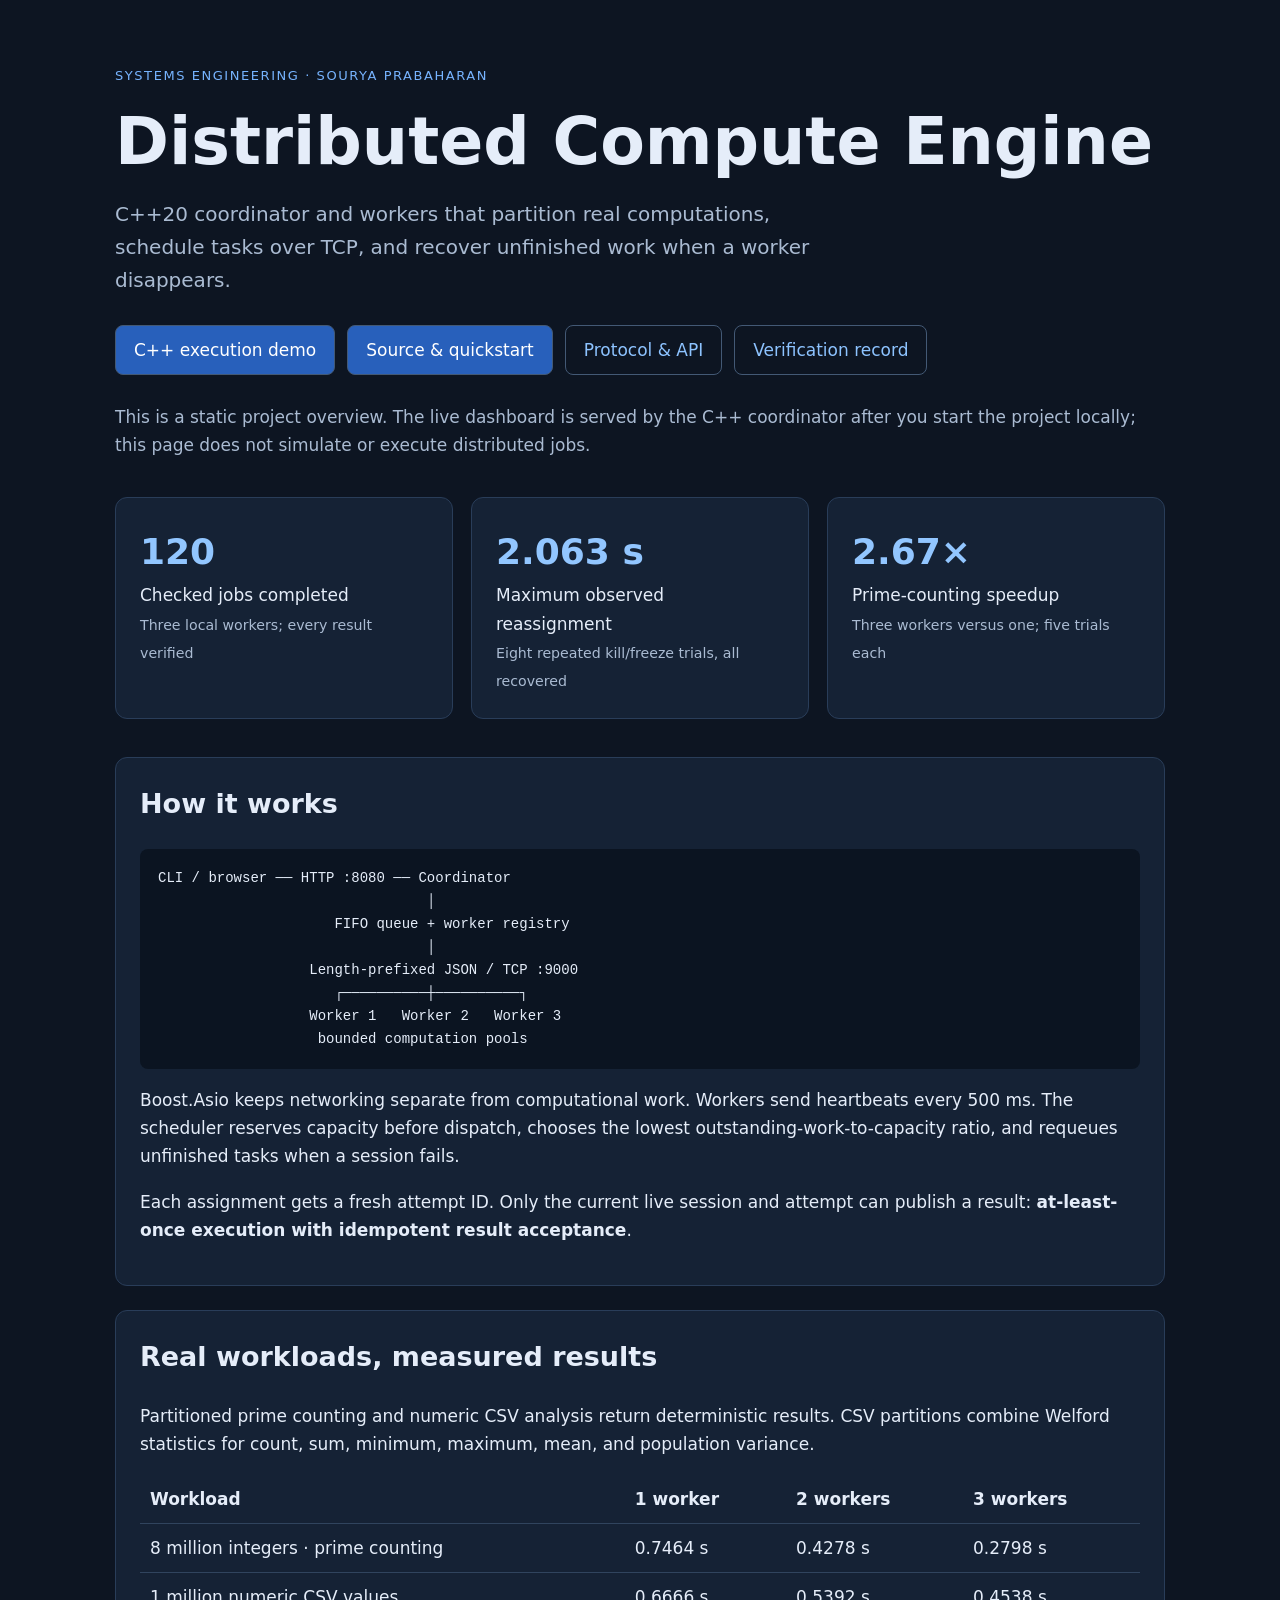
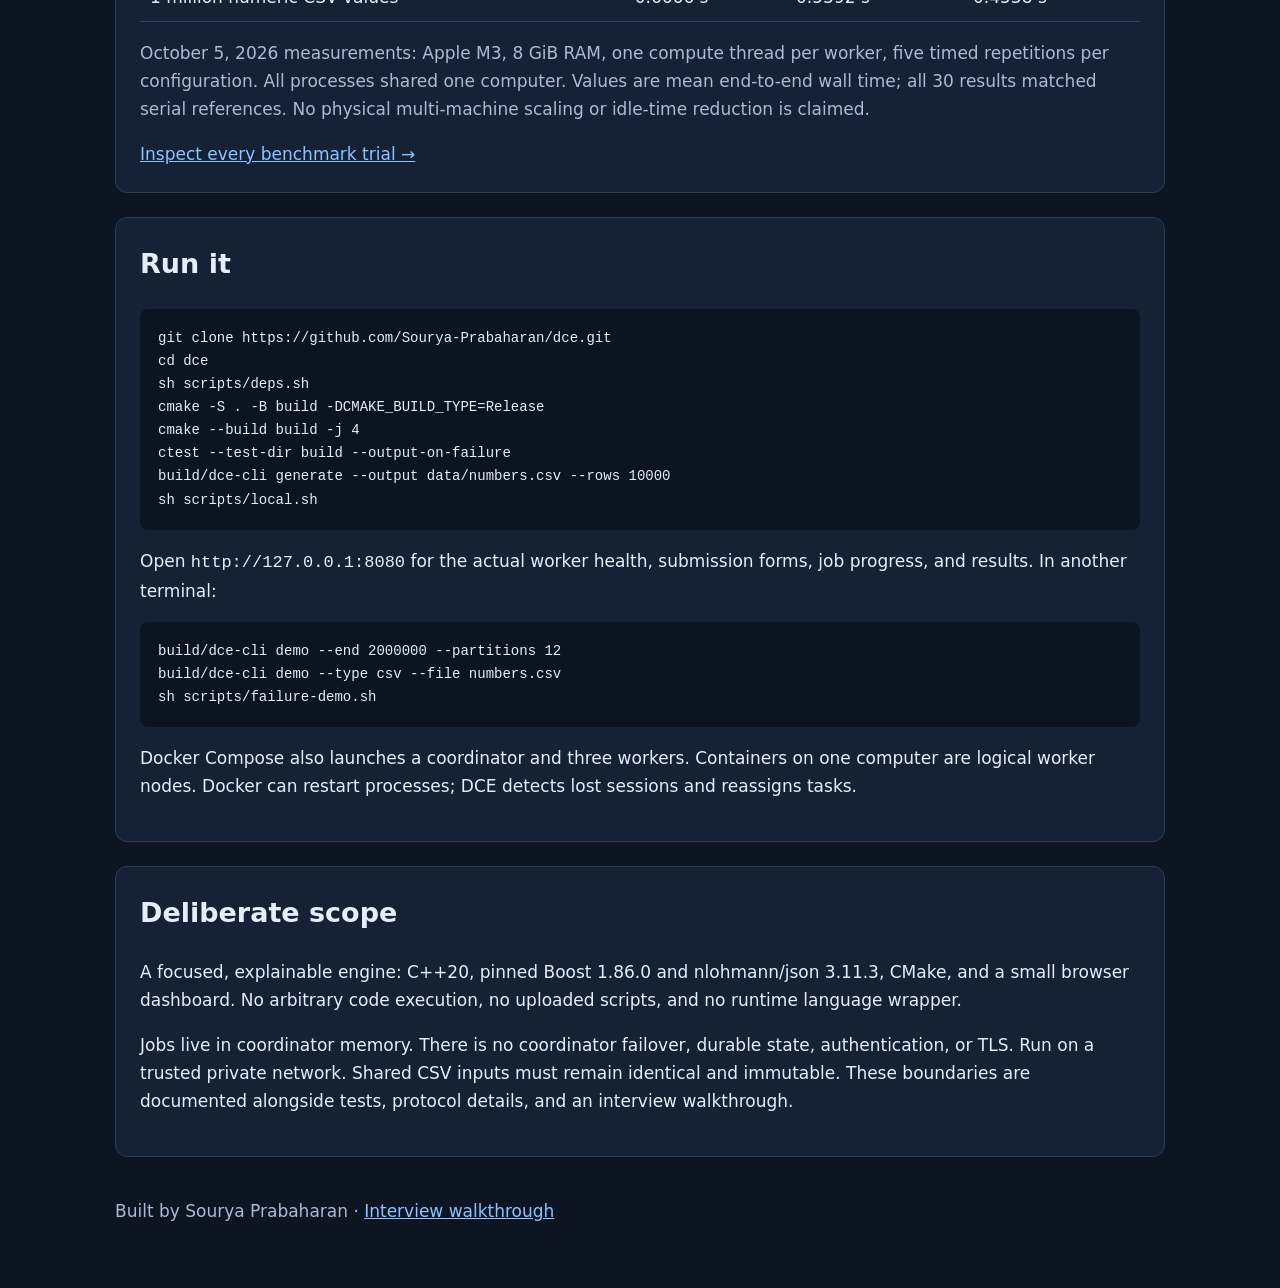
==== commit aa74eda7: "Publish C++20 project and recorded execution demo" ====
--- a/index.html
+++ b/index.html
@@ -1,729 +1,39 @@
-<!DOCTYPE html>
+<!doctype html>
 <html lang="en">
 <head>
-  <meta charset="UTF-8" />
-  <meta name="viewport" content="width=device-width, initial-scale=1.0" />
-  <title>Distributed Compute Engine — Portfolio Project</title>
-  <meta name="description" content="A Python TCP master/worker distributed compute engine with heartbeat-based health tracking, FIFO job scheduling, Docker-backed execution, and failure recovery. Built by Sourya Prabaharan." />
-  <link rel="preconnect" href="https://fonts.googleapis.com" />
-  <link rel="preconnect" href="https://fonts.gstatic.com" crossorigin />
-  <link href="https://fonts.googleapis.com/css2?family=Inter:wght@300;400;500;600;700;800;900&family=JetBrains+Mono:wght@400;500;600&display=swap" rel="stylesheet" />
-  <link rel="stylesheet" href="style.css" />
+<meta charset="utf-8"><meta name="viewport" content="width=device-width,initial-scale=1">
+<title>Distributed Compute Engine · C++20 · Sourya Prabaharan</title>
+<meta name="description" content="A C++20 distributed compute engine with a custom TCP protocol, load-aware scheduling, worker recovery, and measured prime and CSV workloads.">
+<style>
+:root{color-scheme:dark}body{margin:0;background:#0d1522;color:#e5edf9;font:17px/1.65 system-ui,sans-serif}main{max-width:1050px;margin:auto;padding:65px 26px}h1{font-size:clamp(36px,6vw,65px);line-height:1.1;margin:20px 0}h2{font-size:27px;margin-top:0}.eyebrow{color:#77b4ff;letter-spacing:.12em;text-transform:uppercase;font-size:13px}.intro{max-width:750px;color:#aabbd2;font-size:20px}.links{display:flex;flex-wrap:wrap;gap:12px;margin:28px 0}a{color:#8dc3ff}.button{padding:10px 18px;border:1px solid #435975;border-radius:8px;text-decoration:none}.primary{background:#2860bb;color:white}.grid{display:grid;grid-template-columns:repeat(auto-fit,minmax(235px,1fr));gap:18px;margin:38px 0}.card,section{background:#152235;border:1px solid #293d59;border-radius:12px;padding:24px}section{margin:24px 0}.metric{font-size:36px;font-weight:700;display:block;color:#92c6ff}small,.muted{color:#aabbd2}pre{overflow:auto;background:#0b1421;padding:18px;border-radius:8px;font-size:14px}code{font-family:ui-monospace,monospace}table{border-collapse:collapse;width:100%}th,td{text-align:left;padding:10px;border-bottom:1px solid #30445e}.scroll{overflow:auto}footer{margin-top:40px;color:#aabbd2}
+</style>
 </head>
-<body>
-  <!-- ========== NAVIGATION ========== -->
-  <nav id="main-nav">
-    <div class="nav-inner">
-      <a href="#hero" class="nav-logo">
-        <span class="logo-icon">⬡</span>
-        <span class="logo-text">DCE</span>
-      </a>
-      <div class="nav-links">
-        <a href="#features" class="nav-link">Features</a>
-        <a href="#architecture" class="nav-link">Architecture</a>
-        <a href="#simulation" class="nav-link">Live Demo</a>
-        <a href="#code" class="nav-link">Code</a>
-        <a href="#tech" class="nav-link">Stack</a>
-        <a href="https://github.com/Sourya-Prabaharan/dce" target="_blank" class="nav-link nav-github">
-          <svg width="18" height="18" viewBox="0 0 24 24" fill="currentColor"><path d="M12 0c-6.626 0-12 5.373-12 12 0 5.302 3.438 9.8 8.207 11.387.599.111.793-.261.793-.577v-2.234c-3.338.726-4.033-1.416-4.033-1.416-.546-1.387-1.333-1.756-1.333-1.756-1.089-.745.083-.729.083-.729 1.205.084 1.839 1.237 1.839 1.237 1.07 1.834 2.807 1.304 3.492.997.107-.775.418-1.305.762-1.604-2.665-.305-5.467-1.334-5.467-5.931 0-1.311.469-2.381 1.236-3.221-.124-.303-.535-1.524.117-3.176 0 0 1.008-.322 3.301 1.23.957-.266 1.983-.399 3.003-.404 1.02.005 2.047.138 3.006.404 2.291-1.552 3.297-1.23 3.297-1.23.653 1.653.242 2.874.118 3.176.77.84 1.235 1.911 1.235 3.221 0 4.609-2.807 5.624-5.479 5.921.43.372.823 1.102.823 2.222v3.293c0 .319.192.694.801.576 4.765-1.589 8.199-6.086 8.199-11.386 0-6.627-5.373-12-12-12z"/></svg>
-          GitHub
-        </a>
-      </div>
-      <button id="mobile-menu-btn" class="mobile-menu-btn" aria-label="Toggle menu">
-        <span></span><span></span><span></span>
-      </button>
-    </div>
-  </nav>
-
-  <!-- ========== HERO ========== -->
-  <section id="hero">
-    <div class="hero-bg-grid"></div>
-    <div class="hero-glow hero-glow-1"></div>
-    <div class="hero-glow hero-glow-2"></div>
-    <div class="hero-content">
-      <div class="hero-badge">
-        <span class="badge-dot"></span>
-        Systems Programming Project
-      </div>
-      <h1 id="hero-title">
-        Distributed<br />
-        <span class="gradient-text">Compute Engine</span>
-      </h1>
-      <p class="hero-subtitle">
-        A Python TCP master/worker system with heartbeat-based health tracking,
-        FIFO job scheduling, Docker-backed execution, and automatic failure recovery.
-      </p>
-      <div class="hero-actions">
-        <a href="#simulation" class="btn btn-primary" id="hero-demo-btn">
-          <span class="btn-icon">▶</span>
-          Live Demo
-        </a>
-        <a href="#architecture" class="btn btn-secondary" id="hero-arch-btn">
-          View Architecture
-        </a>
-      </div>
-      <div class="hero-stats">
-        <div class="stat">
-          <span class="stat-value">3</span>
-          <span class="stat-label">Worker Nodes</span>
-        </div>
-        <div class="stat">
-          <span class="stat-value">TCP</span>
-          <span class="stat-label">Sockets Protocol</span>
-        </div>
-        <div class="stat">
-          <span class="stat-value">FIFO</span>
-          <span class="stat-label">Job Queue</span>
-        </div>
-        <div class="stat">
-          <span class="stat-value">Auto</span>
-          <span class="stat-label">Failure Recovery</span>
-        </div>
-      </div>
-    </div>
-    <div class="hero-scroll-indicator">
-      <span>Scroll to explore</span>
-      <div class="scroll-arrow"></div>
-    </div>
-  </section>
-
-  <!-- ========== FEATURES ========== -->
-  <section id="features">
-    <div class="section-container">
-      <div class="section-header">
-        <span class="section-tag">Core Capabilities</span>
-        <h2>What It Does</h2>
-        <p class="section-desc">The engine covers the essential building blocks of a distributed job runner.</p>
-      </div>
-      <div class="features-grid">
-        <div class="feature-card" id="feature-master">
-          <div class="feature-icon">
-            <svg width="28" height="28" viewBox="0 0 24 24" fill="none" stroke="currentColor" stroke-width="2"><circle cx="12" cy="12" r="10"/><line x1="12" y1="8" x2="12" y2="16"/><line x1="8" y1="12" x2="16" y2="12"/></svg>
-          </div>
-          <h3>Master Node</h3>
-          <p>Accepts job submissions over TCP, manages the worker registry, and routes work to available nodes.</p>
-        </div>
-        <div class="feature-card" id="feature-scheduler">
-          <div class="feature-icon">
-            <svg width="28" height="28" viewBox="0 0 24 24" fill="none" stroke="currentColor" stroke-width="2"><rect x="3" y="4" width="18" height="18" rx="2"/><line x1="16" y1="2" x2="16" y2="6"/><line x1="8" y1="2" x2="8" y2="6"/><line x1="3" y1="10" x2="21" y2="10"/></svg>
-          </div>
-          <h3>FIFO Scheduling</h3>
-          <p>When all workers are busy, jobs enter a FIFO queue and are dispatched as workers become idle.</p>
-        </div>
-        <div class="feature-card" id="feature-heartbeat">
-          <div class="feature-icon">
-            <svg width="28" height="28" viewBox="0 0 24 24" fill="none" stroke="currentColor" stroke-width="2"><polyline points="22,12 18,12 15,21 9,3 6,12 2,12"/></svg>
-          </div>
-          <h3>Heartbeat Monitoring</h3>
-          <p>Workers send periodic heartbeat messages so the master can detect unavailable nodes within seconds.</p>
-        </div>
-        <div class="feature-card" id="feature-failover">
-          <div class="feature-icon">
-            <svg width="28" height="28" viewBox="0 0 24 24" fill="none" stroke="currentColor" stroke-width="2"><path d="M21.5 2v6h-6M2.5 22v-6h6"/><path d="M2.5 12A10 10 0 0 1 21.5 8"/><path d="M21.5 12A10 10 0 0 1 2.5 16"/></svg>
-          </div>
-          <h3>Failure Recovery</h3>
-          <p>If a worker dies, the master requeues its running job and reassigns it to a healthy node automatically.</p>
-        </div>
-        <div class="feature-card" id="feature-docker">
-          <div class="feature-icon">
-            <svg width="28" height="28" viewBox="0 0 24 24" fill="none" stroke="currentColor" stroke-width="2"><rect x="2" y="6" width="20" height="12" rx="2"/><line x1="6" y1="6" x2="6" y2="18"/><line x1="10" y1="6" x2="10" y2="18"/><line x1="14" y1="6" x2="14" y2="18"/><line x1="18" y1="6" x2="18" y2="18"/></svg>
-          </div>
-          <h3>Docker Execution</h3>
-          <p>Worker nodes execute Python jobs inside isolated Docker containers for sandboxed, reproducible runs.</p>
-        </div>
-        <div class="feature-card" id="feature-shell">
-          <div class="feature-icon">
-            <svg width="28" height="28" viewBox="0 0 24 24" fill="none" stroke="currentColor" stroke-width="2"><polyline points="4 17 10 11 4 5"/><line x1="12" y1="19" x2="20" y2="19"/></svg>
-          </div>
-          <h3>CLI Shell</h3>
-          <p>An interactive command shell (<code>dcesh</code>) for submitting jobs, checking status, and reading logs.</p>
-        </div>
-      </div>
-    </div>
-  </section>
-
-  <!-- ========== ARCHITECTURE ========== -->
-  <section id="architecture">
-    <div class="section-container">
-      <div class="section-header">
-        <span class="section-tag">System Design</span>
-        <h2>Architecture</h2>
-        <p class="section-desc">A visual breakdown of how components communicate through the TCP protocol.</p>
-      </div>
-      <div class="arch-diagram" id="arch-diagram">
-        <!-- Client -->
-        <div class="arch-node arch-client" id="arch-client">
-          <div class="arch-node-icon">
-            <svg width="24" height="24" viewBox="0 0 24 24" fill="none" stroke="currentColor" stroke-width="2"><polyline points="4 17 10 11 4 5"/><line x1="12" y1="19" x2="20" y2="19"/></svg>
-          </div>
-          <span class="arch-node-label">Client / dcesh</span>
-          <span class="arch-node-detail">Submit jobs & read logs</span>
-        </div>
-        <!-- Arrow Client → Master -->
-        <div class="arch-arrow arch-arrow-client-master">
-          <div class="arch-arrow-line"></div>
-          <span class="arch-arrow-label">SUBMIT / STATUS / LOGS</span>
-        </div>
-        <!-- Master -->
-        <div class="arch-node arch-master" id="arch-master">
-          <div class="arch-node-icon">
-            <svg width="24" height="24" viewBox="0 0 24 24" fill="none" stroke="currentColor" stroke-width="2"><circle cx="12" cy="12" r="10"/><line x1="12" y1="8" x2="12" y2="16"/><line x1="8" y1="12" x2="16" y2="12"/></svg>
-          </div>
-          <span class="arch-node-label">Master Node</span>
-          <span class="arch-node-detail">Port 9000 · Scheduler · Health Monitor</span>
-        </div>
-        <!-- Arrow Master → Workers -->
-        <div class="arch-arrow arch-arrow-master-workers">
-          <div class="arch-arrow-line"></div>
-          <span class="arch-arrow-label">RUN job / HEARTBEAT ACK</span>
-        </div>
-        <!-- Workers row -->
-        <div class="arch-workers-row">
-          <div class="arch-node arch-worker" id="arch-worker1">
-            <div class="arch-node-status arch-status-idle"></div>
-            <div class="arch-node-icon">
-              <svg width="20" height="20" viewBox="0 0 24 24" fill="none" stroke="currentColor" stroke-width="2"><rect x="4" y="4" width="16" height="16" rx="2"/><rect x="9" y="9" width="6" height="6"/></svg>
-            </div>
-            <span class="arch-node-label">Worker 1</span>
-            <span class="arch-node-detail">Port 9101</span>
-          </div>
-          <div class="arch-node arch-worker" id="arch-worker2">
-            <div class="arch-node-status arch-status-idle"></div>
-            <div class="arch-node-icon">
-              <svg width="20" height="20" viewBox="0 0 24 24" fill="none" stroke="currentColor" stroke-width="2"><rect x="4" y="4" width="16" height="16" rx="2"/><rect x="9" y="9" width="6" height="6"/></svg>
-            </div>
-            <span class="arch-node-label">Worker 2</span>
-            <span class="arch-node-detail">Port 9102</span>
-          </div>
-          <div class="arch-node arch-worker" id="arch-worker3">
-            <div class="arch-node-status arch-status-idle"></div>
-            <div class="arch-node-icon">
-              <svg width="20" height="20" viewBox="0 0 24 24" fill="none" stroke="currentColor" stroke-width="2"><rect x="4" y="4" width="16" height="16" rx="2"/><rect x="9" y="9" width="6" height="6"/></svg>
-            </div>
-            <span class="arch-node-label">Worker 3</span>
-            <span class="arch-node-detail">Port 9103</span>
-          </div>
-        </div>
-        <!-- Arrow Workers → Result -->
-        <div class="arch-arrow arch-arrow-workers-result">
-          <div class="arch-arrow-line"></div>
-          <span class="arch-arrow-label">DONE + output</span>
-        </div>
-        <!-- Result Aggregator -->
-        <div class="arch-node arch-result" id="arch-result">
-          <div class="arch-node-icon">
-            <svg width="24" height="24" viewBox="0 0 24 24" fill="none" stroke="currentColor" stroke-width="2"><path d="M14 2H6a2 2 0 0 0-2 2v16a2 2 0 0 0 2 2h12a2 2 0 0 0 2-2V8z"/><polyline points="14 2 14 8 20 8"/><line x1="16" y1="13" x2="8" y2="13"/><line x1="16" y1="17" x2="8" y2="17"/></svg>
-          </div>
-          <span class="arch-node-label">Result Aggregator</span>
-          <span class="arch-node-detail">Logs & output storage</span>
-        </div>
-        <!-- Heartbeat overlay -->
-        <div class="arch-heartbeat-lines">
-          <div class="heartbeat-pulse hb-1"></div>
-          <div class="heartbeat-pulse hb-2"></div>
-          <div class="heartbeat-pulse hb-3"></div>
-        </div>
-      </div>
-    </div>
-  </section>
-
-  <!-- ========== INTERACTIVE SIMULATION ========== -->
-  <section id="simulation">
-    <div class="section-container">
-      <div class="section-header">
-        <span class="section-tag">Interactive</span>
-        <h2>Live Simulation</h2>
-        <p class="section-desc">
-          Watch the distributed compute engine in action. Submit jobs, observe scheduling,
-          and kill workers to see automatic failure recovery.
-        </p>
-      </div>
-      <div class="sim-wrapper">
-        <!-- Controls -->
-        <div class="sim-controls" id="sim-controls">
-          <button class="sim-btn sim-btn-submit" id="sim-submit-btn">
-            <svg width="16" height="16" viewBox="0 0 24 24" fill="none" stroke="currentColor" stroke-width="2"><line x1="22" y1="2" x2="11" y2="13"/><polygon points="22 2 15 22 11 13 2 9 22 2"/></svg>
-            Submit Job
-          </button>
-          <button class="sim-btn sim-btn-kill" id="sim-kill-btn">
-            <svg width="16" height="16" viewBox="0 0 24 24" fill="none" stroke="currentColor" stroke-width="2"><circle cx="12" cy="12" r="10"/><line x1="15" y1="9" x2="9" y2="15"/><line x1="9" y1="9" x2="15" y2="15"/></svg>
-            Kill Worker
-          </button>
-          <button class="sim-btn sim-btn-revive" id="sim-revive-btn">
-            <svg width="16" height="16" viewBox="0 0 24 24" fill="none" stroke="currentColor" stroke-width="2"><polyline points="23 4 23 10 17 10"/><path d="M20.49 15a9 9 0 1 1-2.12-9.36L23 10"/></svg>
-            Revive Workers
-          </button>
-          <button class="sim-btn sim-btn-reset" id="sim-reset-btn">
-            <svg width="16" height="16" viewBox="0 0 24 24" fill="none" stroke="currentColor" stroke-width="2"><path d="M21.5 2v6h-6M2.5 22v-6h6"/><path d="M2.5 12A10 10 0 0 1 21.5 8"/><path d="M21.5 12A10 10 0 0 1 2.5 16"/></svg>
-            Reset
-          </button>
-        </div>
-
-        <div class="sim-layout">
-          <!-- Simulation Canvas -->
-          <div class="sim-canvas" id="sim-canvas">
-            <!-- Master Node -->
-            <div class="sim-node sim-master-node" id="sim-master">
-              <div class="sim-node-ring"></div>
-              <div class="sim-node-inner">
-                <span class="sim-node-emoji">🖥️</span>
-                <span class="sim-node-name">Master</span>
-                <span class="sim-node-port">:9000</span>
-              </div>
-            </div>
-
-            <!-- Queue display -->
-            <div class="sim-queue" id="sim-queue">
-              <span class="sim-queue-label">Queue</span>
-              <div class="sim-queue-items" id="sim-queue-items"></div>
-            </div>
-
-            <!-- Workers -->
-            <div class="sim-workers" id="sim-workers">
-              <div class="sim-node sim-worker-node" data-worker="worker1" id="sim-worker1">
-                <div class="sim-node-ring"></div>
-                <div class="sim-node-inner">
-                  <span class="sim-node-emoji">⚙️</span>
-                  <span class="sim-node-name">Worker 1</span>
-                  <span class="sim-node-port">:9101</span>
-                  <span class="sim-node-status" id="sim-w1-status">idle</span>
-                </div>
-                <div class="sim-heartbeat-indicator" id="sim-w1-hb">
-                  <span class="hb-dot"></span>
-                </div>
-              </div>
-              <div class="sim-node sim-worker-node" data-worker="worker2" id="sim-worker2">
-                <div class="sim-node-ring"></div>
-                <div class="sim-node-inner">
-                  <span class="sim-node-emoji">⚙️</span>
-                  <span class="sim-node-name">Worker 2</span>
-                  <span class="sim-node-port">:9102</span>
-                  <span class="sim-node-status" id="sim-w2-status">idle</span>
-                </div>
-                <div class="sim-heartbeat-indicator" id="sim-w2-hb">
-                  <span class="hb-dot"></span>
-                </div>
-              </div>
-              <div class="sim-node sim-worker-node" data-worker="worker3" id="sim-worker3">
-                <div class="sim-node-ring"></div>
-                <div class="sim-node-inner">
-                  <span class="sim-node-emoji">⚙️</span>
-                  <span class="sim-node-name">Worker 3</span>
-                  <span class="sim-node-port">:9103</span>
-                  <span class="sim-node-status" id="sim-w3-status">idle</span>
-                </div>
-                <div class="sim-heartbeat-indicator" id="sim-w3-hb">
-                  <span class="hb-dot"></span>
-                </div>
-              </div>
-            </div>
-
-            <!-- Animated message particles (added dynamically via JS) -->
-          </div>
-
-          <!-- Event Log -->
-          <div class="sim-log-panel" id="sim-log-panel">
-            <div class="sim-log-header">
-              <span class="sim-log-title">Event Log</span>
-              <span class="sim-log-dot"></span>
-            </div>
-            <div class="sim-log" id="sim-log">
-              <div class="log-entry log-system">[SYSTEM] Simulation ready. Submit a job to begin.</div>
-            </div>
-          </div>
-        </div>
-      </div>
-    </div>
-  </section>
-
-  <!-- ========== CODE WALKTHROUGH ========== -->
-  <section id="code">
-    <div class="section-container">
-      <div class="section-header">
-        <span class="section-tag">Implementation</span>
-        <h2>Code Walkthrough</h2>
-        <p class="section-desc">Key excerpts from the codebase showing how each component works.</p>
-      </div>
-      <div class="code-tabs" id="code-tabs">
-        <button class="code-tab active" data-tab="master">Master Node</button>
-        <button class="code-tab" data-tab="worker">Worker</button>
-        <button class="code-tab" data-tab="protocol">Protocol</button>
-        <button class="code-tab" data-tab="scheduler">Scheduler</button>
-        <button class="code-tab" data-tab="heartbeat">Heartbeat</button>
-      </div>
-      <div class="code-panels">
-        <div class="code-panel active" id="panel-master">
-          <div class="code-panel-header">
-            <span class="code-filename">master/master.py</span>
-            <span class="code-lang">Python</span>
-          </div>
-          <pre><code><span class="kw">from</span> protocol.tcp_server <span class="kw">import</span> TCPServer
-<span class="kw">from</span> protocol.tcp_client <span class="kw">import</span> TCPClient
-<span class="kw">import</span> time, threading
-
-<span class="cm"># Worker registry with health tracking</span>
-workers = {
-    <span class="str">"worker1"</span>: {<span class="str">"host"</span>: <span class="str">"127.0.0.1"</span>, <span class="str">"port"</span>: <span class="num">9101</span>, <span class="str">"status"</span>: <span class="str">"idle"</span>},
-    <span class="str">"worker2"</span>: {<span class="str">"host"</span>: <span class="str">"127.0.0.1"</span>, <span class="str">"port"</span>: <span class="num">9102</span>, <span class="str">"status"</span>: <span class="str">"idle"</span>},
-    <span class="str">"worker3"</span>: {<span class="str">"host"</span>: <span class="str">"127.0.0.1"</span>, <span class="str">"port"</span>: <span class="num">9103</span>, <span class="str">"status"</span>: <span class="str">"idle"</span>},
-}
-
-jobs = {}
-job_queue = []  <span class="cm"># FIFO order of waiting jobs</span>
-
-<span class="kw">def</span> <span class="fn">handle_message</span>(msg: <span class="type">str</span>) -> <span class="type">str</span>:
-    parts = msg.strip().split()
-    cmd = parts[<span class="num">0</span>]
-
-    <span class="kw">if</span> cmd == <span class="str">"SUBMIT"</span>:
-        job_id = parts[<span class="num">1</span>]
-        code = msg.split(<span class="str">"\n"</span>, <span class="num">1</span>)[<span class="num">1</span>]
-        jobs[job_id] = {<span class="str">"code"</span>: code, <span class="str">"status"</span>: <span class="str">"QUEUED"</span>}
-        assigned = assign_job(job_id, code)
-        <span class="kw">if</span> assigned:
-            <span class="kw">return</span> <span class="str">f"JOB {job_id} ASSIGNED TO {assigned}"</span>
-        job_queue.append(job_id)
-        <span class="kw">return</span> <span class="str">f"JOB {job_id} QUEUED"</span>
-
-<span class="kw">if</span> __name__ == <span class="str">"__main__"</span>:
-    threading.Thread(target=scheduler_loop, daemon=<span class="num">True</span>).start()
-    threading.Thread(target=worker_monitor, daemon=<span class="num">True</span>).start()
-    TCPServer(<span class="str">"0.0.0.0"</span>, <span class="num">9000</span>, handle_message).start()</code></pre>
-        </div>
-        <div class="code-panel" id="panel-worker">
-          <div class="code-panel-header">
-            <span class="code-filename">worker/worker1.py</span>
-            <span class="code-lang">Python</span>
-          </div>
-          <pre><code><span class="kw">import</span> subprocess, tempfile
-
-<span class="kw">def</span> <span class="fn">run_job_in_docker</span>(job_id, code):
-    <span class="cm"># Save code to temporary file</span>
-    <span class="kw">with</span> tempfile.NamedTemporaryFile(
-        delete=<span class="num">False</span>, suffix=<span class="str">".py"</span>
-    ) <span class="kw">as</span> tmp:
-        tmp.write(code.encode())
-        tmp_path = tmp.name
-
-    <span class="cm"># Execute inside Docker container</span>
-    cmd = [
-        <span class="str">"docker"</span>, <span class="str">"run"</span>, <span class="str">"--rm"</span>,
-        <span class="str">"-v"</span>, <span class="str">f"{tmp_path}:/app/job.py"</span>,
-        <span class="str">"python:3.10"</span>,
-        <span class="str">"python"</span>, <span class="str">"/app/job.py"</span>
-    ]
-
-    output = subprocess.check_output(cmd, stderr=subprocess.STDOUT)
-    <span class="kw">return</span> output.decode()
-
-<span class="kw">def</span> <span class="fn">handle_master_message</span>(msg: <span class="type">str</span>) -> <span class="type">str</span>:
-    parts = msg.split()
-    <span class="kw">if</span> parts[<span class="num">0</span>] == <span class="str">"RUN"</span>:
-        job_id = parts[<span class="num">1</span>]
-        code = msg.split(<span class="str">"\n"</span>, <span class="num">1</span>)[<span class="num">1</span>]
-        output = run_job_in_docker(job_id, code)
-        <span class="cm"># Send result back to master</span>
-        client = TCPClient(MASTER_HOST, MASTER_PORT)
-        client.send(<span class="str">f"DONE {job_id} {len(output)}\n{output}"</span>)
-        <span class="kw">return</span> <span class="str">f"ACK RUN {job_id}"</span></code></pre>
-        </div>
-        <div class="code-panel" id="panel-protocol">
-          <div class="code-panel-header">
-            <span class="code-filename">protocol/tcp_server.py & tcp_client.py</span>
-            <span class="code-lang">Python</span>
-          </div>
-          <pre><code><span class="kw">import</span> socket, threading
-
-<span class="kw">class</span> <span class="type">TCPServer</span>:
-    <span class="kw">def</span> <span class="fn">__init__</span>(self, host, port, handler):
-        self.host = host
-        self.port = port
-        self.handler = handler
-
-    <span class="kw">def</span> <span class="fn">start</span>(self):
-        server = socket.socket(socket.AF_INET, socket.SOCK_STREAM)
-        server.setsockopt(socket.SOL_SOCKET, socket.SO_REUSEADDR, <span class="num">1</span>)
-        server.bind((self.host, self.port))
-        server.listen(<span class="num">5</span>)
-
-        <span class="kw">while</span> <span class="num">True</span>:
-            client_socket, addr = server.accept()
-            threading.Thread(
-                target=self._handle_client,
-                args=(client_socket, addr),
-                daemon=<span class="num">True</span>
-            ).start()
-
-<span class="kw">class</span> <span class="type">TCPClient</span>:
-    <span class="kw">def</span> <span class="fn">send</span>(self, data: <span class="type">str</span>) -> <span class="type">str</span>:
-        sock = socket.socket(socket.AF_INET, socket.SOCK_STREAM)
-        sock.connect((self.host, self.port))
-        sock.sendall(data.encode())
-        <span class="cm"># Read full response</span>
-        response = []
-        <span class="kw">while</span> <span class="num">True</span>:
-            chunk = sock.recv(<span class="num">4096</span>)
-            <span class="kw">if not</span> chunk: <span class="kw">break</span>
-            response.append(chunk.decode())
-        sock.close()
-        <span class="kw">return</span> <span class="str">""</span>.join(response)</code></pre>
-        </div>
-        <div class="code-panel" id="panel-scheduler">
-          <div class="code-panel-header">
-            <span class="code-filename">master/master.py — Scheduler</span>
-            <span class="code-lang">Python</span>
-          </div>
-          <pre><code><span class="kw">def</span> <span class="fn">assign_job</span>(job_id, code):
-    <span class="cm">"""Assign a job to the first idle, alive worker."""</span>
-    <span class="kw">for</span> wid, w <span class="kw">in</span> workers.items():
-        <span class="kw">if</span> w[<span class="str">"status"</span>] == <span class="str">"idle"</span> <span class="kw">and</span> w[<span class="str">"last_heartbeat"</span>] != <span class="num">0</span>:
-            client = TCPClient(w[<span class="str">"host"</span>], w[<span class="str">"port"</span>])
-            payload = <span class="str">f"RUN {job_id} {len(code)}\n{code}"</span>
-            client.send(payload)
-            workers[wid][<span class="str">"status"</span>] = <span class="str">"busy"</span>
-            jobs[job_id][<span class="str">"status"</span>] = <span class="str">"RUNNING"</span>
-            jobs[job_id][<span class="str">"worker"</span>] = wid
-            <span class="kw">return</span> wid
-    <span class="kw">return</span> <span class="num">None</span>
-
-<span class="kw">def</span> <span class="fn">scheduler_loop</span>():
-    <span class="cm">"""Continuously try to assign queued jobs."""</span>
-    <span class="kw">while</span> <span class="num">True</span>:
-        time.sleep(<span class="num">1</span>)
-        <span class="kw">if not</span> job_queue:
-            <span class="kw">continue</span>
-        job_id = job_queue[<span class="num">0</span>]
-        code = jobs[job_id][<span class="str">"code"</span>]
-        assigned = assign_job(job_id, code)
-        <span class="kw">if</span> assigned:
-            job_queue.pop(<span class="num">0</span>)</code></pre>
-        </div>
-        <div class="code-panel" id="panel-heartbeat">
-          <div class="code-panel-header">
-            <span class="code-filename">master/master.py — Failure Detection</span>
-            <span class="code-lang">Python</span>
-          </div>
-          <pre><code>HEARTBEAT_TIMEOUT = <span class="num">15</span>  <span class="cm"># seconds</span>
-
-<span class="kw">def</span> <span class="fn">worker_monitor</span>():
-    <span class="cm">"""Detect dead workers and requeue their jobs."""</span>
-    <span class="kw">while</span> <span class="num">True</span>:
-        time.sleep(<span class="num">5</span>)
-        now = time.time()
-
-        <span class="kw">for</span> wid, w <span class="kw">in</span> workers.items():
-            <span class="kw">if</span> w[<span class="str">"last_heartbeat"</span>] == <span class="num">0</span>:
-                <span class="kw">continue</span>
-
-            <span class="cm"># Worker timed out → mark dead</span>
-            <span class="kw">if</span> now - w[<span class="str">"last_heartbeat"</span>] > HEARTBEAT_TIMEOUT:
-                <span class="kw">if</span> w[<span class="str">"status"</span>] != <span class="str">"dead"</span>:
-                    w[<span class="str">"status"</span>] = <span class="str">"dead"</span>
-
-                    <span class="cm"># Requeue any job the dead worker had</span>
-                    <span class="kw">for</span> job_id, job <span class="kw">in</span> jobs.items():
-                        <span class="kw">if</span> job[<span class="str">"worker"</span>] == wid \
-                           <span class="kw">and</span> job[<span class="str">"status"</span>] == <span class="str">"RUNNING"</span>:
-                            job[<span class="str">"status"</span>] = <span class="str">"QUEUED"</span>
-                            job[<span class="str">"worker"</span>] = <span class="num">None</span>
-                            job_queue.append(job_id)</code></pre>
-        </div>
-      </div>
-    </div>
-  </section>
-
-  <!-- ========== PROTOCOL ========== -->
-  <section id="protocol-section">
-    <div class="section-container">
-      <div class="section-header">
-        <span class="section-tag">Communication</span>
-        <h2>TCP Protocol</h2>
-        <p class="section-desc">The plain-text wire protocol used between all components.</p>
-      </div>
-      <div class="protocol-grid">
-        <div class="protocol-card" id="proto-submit">
-          <div class="protocol-direction">Client → Master</div>
-          <h3>SUBMIT</h3>
-          <pre><code>SUBMIT &lt;job_id&gt; &lt;code_length&gt;
-&lt;python source code&gt;</code></pre>
-        </div>
-        <div class="protocol-card" id="proto-run">
-          <div class="protocol-direction">Master → Worker</div>
-          <h3>RUN</h3>
-          <pre><code>RUN &lt;job_id&gt; &lt;code_length&gt;
-&lt;python source code&gt;</code></pre>
-        </div>
-        <div class="protocol-card" id="proto-done">
-          <div class="protocol-direction">Worker → Master</div>
-          <h3>DONE</h3>
-          <pre><code>DONE &lt;job_id&gt; &lt;output_length&gt;
-&lt;program output&gt;</code></pre>
-        </div>
-        <div class="protocol-card" id="proto-heartbeat">
-          <div class="protocol-direction">Worker → Master</div>
-          <h3>HEARTBEAT</h3>
-          <pre><code>HEARTBEAT &lt;worker_id&gt;</code></pre>
-        </div>
-        <div class="protocol-card" id="proto-status">
-          <div class="protocol-direction">Client → Master</div>
-          <h3>STATUS</h3>
-          <pre><code>STATUS &lt;job_id&gt;</code></pre>
-        </div>
-        <div class="protocol-card" id="proto-logs">
-          <div class="protocol-direction">Client → Master</div>
-          <h3>LOGS</h3>
-          <pre><code>LOGS &lt;job_id&gt;</code></pre>
-        </div>
-      </div>
-    </div>
-  </section>
-
-  <!-- ========== TECH STACK ========== -->
-  <section id="tech">
-    <div class="section-container">
-      <div class="section-header">
-        <span class="section-tag">Built With</span>
-        <h2>Tech Stack</h2>
-      </div>
-      <div class="tech-grid">
-        <div class="tech-card" id="tech-python">
-          <div class="tech-icon">🐍</div>
-          <h3>Python 3</h3>
-          <p>Core language for master, workers, protocol, and shell</p>
-        </div>
-        <div class="tech-card" id="tech-sockets">
-          <div class="tech-icon">🔌</div>
-          <h3>TCP Sockets</h3>
-          <p>Raw socket programming for inter-process communication</p>
-        </div>
-        <div class="tech-card" id="tech-threads">
-          <div class="tech-icon">🧵</div>
-          <h3>Threads</h3>
-          <p>Concurrent client handling, heartbeat loops, and scheduling</p>
-        </div>
-        <div class="tech-card" id="tech-docker">
-          <div class="tech-icon">🐳</div>
-          <h3>Docker</h3>
-          <p>Sandboxed job execution inside isolated containers</p>
-        </div>
-        <div class="tech-card" id="tech-bash">
-          <div class="tech-icon">💻</div>
-          <h3>Bash</h3>
-          <p>Demo scripts for quick local demonstrations</p>
-        </div>
-        <div class="tech-card" id="tech-k8s">
-          <div class="tech-icon">☸️</div>
-          <h3>Kubernetes</h3>
-          <p>Deployment manifests for container orchestration (future)</p>
-        </div>
-      </div>
-    </div>
-  </section>
-
-  <!-- ========== LEARNINGS ========== -->
-  <section id="learnings">
-    <div class="section-container">
-      <div class="section-header">
-        <span class="section-tag">Takeaways</span>
-        <h2>What I Learned</h2>
-      </div>
-      <div class="learnings-list">
-        <div class="learning-item" id="learning-1">
-          <div class="learning-number">01</div>
-          <div class="learning-content">
-            <h3>Master/Worker Architecture</h3>
-            <p>How to structure a central coordinator that manages worker state, routes tasks, and handles concurrent TCP connections using threads.</p>
-          </div>
-        </div>
-        <div class="learning-item" id="learning-2">
-          <div class="learning-number">02</div>
-          <div class="learning-content">
-            <h3>Heartbeat-Based Failure Detection</h3>
-            <p>How periodic health signals enable a coordinator to detect silent failures and trigger recovery actions within a configurable timeout window.</p>
-          </div>
-        </div>
-        <div class="learning-item" id="learning-3">
-          <div class="learning-number">03</div>
-          <div class="learning-content">
-            <h3>Job Scheduling Under Constraints</h3>
-            <p>How scheduling decisions change when workers can be idle, busy, or dead — and why a simple FIFO queue is a reasonable starting point.</p>
-          </div>
-        </div>
-        <div class="learning-item" id="learning-4">
-          <div class="learning-number">04</div>
-          <div class="learning-content">
-            <h3>Remote Execution & Result Collection</h3>
-            <p>How to safely execute code on remote nodes, capture output, and surface results through a client interface.</p>
-          </div>
-        </div>
-        <div class="learning-item" id="learning-5">
-          <div class="learning-number">05</div>
-          <div class="learning-content">
-            <h3>Why Production Systems Need More</h3>
-            <p>Why real distributed systems require stronger protocols, persistent storage, retries, idempotency, and observability beyond what this project covers.</p>
-          </div>
-        </div>
-      </div>
-    </div>
-  </section>
-
-  <!-- ========== FOLDER STRUCTURE ========== -->
-  <section id="structure">
-    <div class="section-container">
-      <div class="section-header">
-        <span class="section-tag">Repository</span>
-        <h2>Project Structure</h2>
-      </div>
-      <div class="tree-container" id="file-tree">
-        <pre class="tree-content"><span class="tree-dir">dce/</span>
-├── <span class="tree-dir">master/</span>
-│   ├── master.py          <span class="tree-comment"># Master node, message handler, threads</span>
-│   ├── scheduler.py       <span class="tree-comment"># (module placeholder)</span>
-│   └── state.py           <span class="tree-comment"># (module placeholder)</span>
-├── <span class="tree-dir">worker/</span>
-│   ├── worker.py          <span class="tree-comment"># Base worker (fake execution)</span>
-│   ├── worker1.py         <span class="tree-comment"># Docker-backed worker on port 9101</span>
-│   ├── worker2.py         <span class="tree-comment"># Docker-backed worker on port 9102</span>
-│   └── worker3.py         <span class="tree-comment"># Docker-backed worker on port 9103</span>
-├── <span class="tree-dir">protocol/</span>
-│   ├── tcp_server.py      <span class="tree-comment"># Threaded TCP server</span>
-│   ├── tcp_client.py      <span class="tree-comment"># TCP client for sending messages</span>
-│   └── protocol.py        <span class="tree-comment"># (module placeholder)</span>
-├── <span class="tree-dir">shell/</span>
-│   ├── dcesh.py           <span class="tree-comment"># Interactive command-line shell</span>
-│   └── parser.py          <span class="tree-comment"># Command parser</span>
-├── <span class="tree-dir">docker/</span>
-│   ├── Dockerfile.master  <span class="tree-comment"># Container for master node</span>
-│   ├── Dockerfile.worker  <span class="tree-comment"># Container for worker nodes</span>
-│   └── Dockerfile.job     <span class="tree-comment"># Container for job execution</span>
-├── <span class="tree-dir">examples/</span>
-│   └── distributed_sum.py <span class="tree-comment"># Sample workload</span>
-├── <span class="tree-dir">docs/</span>
-│   ├── architecture.md
-│   ├── protocol.md
-│   └── portfolio-copy.md
-├── <span class="tree-dir">k8s/</span>                    <span class="tree-comment"># Kubernetes manifests (future)</span>
-├── demo.sh                <span class="tree-comment"># Local demo launcher</span>
-└── README.md</pre>
-      </div>
-    </div>
-  </section>
-
-  <!-- ========== FOOTER ========== -->
-  <footer id="footer">
-    <div class="footer-inner">
-      <div class="footer-brand">
-        <span class="logo-icon">⬡</span>
-        <span>Distributed Compute Engine</span>
-      </div>
-      <p class="footer-copy">
-        A systems programming portfolio project.
-        <a href="https://github.com/Sourya-Prabaharan/dce" target="_blank">View on GitHub →</a>
-      </p>
-    </div>
-  </footer>
-
-  <script src="simulation.js"></script>
-  <script src="app.js"></script>
-</body>
-</html>
+<body><main>
+<div class="eyebrow">Systems engineering · Sourya Prabaharan</div>
+<h1>Distributed Compute Engine</h1>
+<p class="intro">C++20 coordinator and workers that partition real computations, schedule tasks over TCP, and recover unfinished work when a worker disappears.</p>
+<div class="links"><a class="button primary" href="demo.html">C++ execution demo</a><a class="button primary" href="https://github.com/Sourya-Prabaharan/dce">Source &amp; quickstart</a><a class="button" href="https://github.com/Sourya-Prabaharan/dce/blob/main/docs/protocol.md">Protocol &amp; API</a><a class="button" href="https://github.com/Sourya-Prabaharan/dce/blob/main/docs/verification.md">Verification record</a></div>
+<p class="muted">This is a static project overview. The live dashboard is served by the C++ coordinator after you start the project locally; this page does not simulate or execute distributed jobs.</p>
+<div class="grid"><div class="card"><span class="metric">120</span>Checked jobs completed<br><small>Three local workers; every result verified</small></div><div class="card"><span class="metric">2.063 s</span>Maximum observed reassignment<br><small>Eight repeated kill/freeze trials, all recovered</small></div><div class="card"><span class="metric">2.67×</span>Prime-counting speedup<br><small>Three workers versus one; five trials each</small></div></div>
+<section><h2>How it works</h2><pre>CLI / browser ── HTTP :8080 ── Coordinator
+                                │
+                     FIFO queue + worker registry
+                                │
+                  Length-prefixed JSON / TCP :9000
+                     ┌──────────┼──────────┐
+                  Worker 1   Worker 2   Worker 3
+                   bounded computation pools</pre><p>Boost.Asio keeps networking separate from computational work. Workers send heartbeats every 500 ms. The scheduler reserves capacity before dispatch, chooses the lowest outstanding-work-to-capacity ratio, and requeues unfinished tasks when a session fails.</p><p>Each assignment gets a fresh attempt ID. Only the current live session and attempt can publish a result: <strong>at-least-once execution with idempotent result acceptance</strong>.</p></section>
+<section><h2>Real workloads, measured results</h2><p>Partitioned prime counting and numeric CSV analysis return deterministic results. CSV partitions combine Welford statistics for count, sum, minimum, maximum, mean, and population variance.</p><div class="scroll"><table><thead><tr><th>Workload</th><th>1 worker</th><th>2 workers</th><th>3 workers</th></tr></thead><tbody><tr><td>8 million integers · prime counting</td><td>0.7464 s</td><td>0.4278 s</td><td>0.2798 s</td></tr><tr><td>1 million numeric CSV values</td><td>0.6666 s</td><td>0.5392 s</td><td>0.4538 s</td></tr></tbody></table></div><p class="muted">October 5, 2026 measurements: Apple M3, 8 GiB RAM, one compute thread per worker, five timed repetitions per configuration. All processes shared one computer. Values are mean end-to-end wall time; all 30 results matched serial references. No physical multi-machine scaling or idle-time reduction is claimed.</p><a href="https://github.com/Sourya-Prabaharan/dce/blob/main/results/benchmark.csv">Inspect every benchmark trial →</a></section>
+<section><h2>Run it</h2><pre><code>git clone https://github.com/Sourya-Prabaharan/dce.git
+cd dce
+sh scripts/deps.sh
+cmake -S . -B build -DCMAKE_BUILD_TYPE=Release
+cmake --build build -j 4
+ctest --test-dir build --output-on-failure
+build/dce-cli generate --output data/numbers.csv --rows 10000
+sh scripts/local.sh</code></pre><p>Open <code>http://127.0.0.1:8080</code> for the actual worker health, submission forms, job progress, and results. In another terminal:</p><pre><code>build/dce-cli demo --end 2000000 --partitions 12
+build/dce-cli demo --type csv --file numbers.csv
+sh scripts/failure-demo.sh</code></pre><p>Docker Compose also launches a coordinator and three workers. Containers on one computer are logical worker nodes. Docker can restart processes; DCE detects lost sessions and reassigns tasks.</p></section>
+<section><h2>Deliberate scope</h2><p>A focused, explainable engine: C++20, pinned Boost 1.86.0 and nlohmann/json 3.11.3, CMake, and a small browser dashboard. No arbitrary code execution, no uploaded scripts, and no runtime language wrapper.</p><p>Jobs live in coordinator memory. There is no coordinator failover, durable state, authentication, or TLS. Run on a trusted private network. Shared CSV inputs must remain identical and immutable. These boundaries are documented alongside tests, protocol details, and an interview walkthrough.</p></section>
+<footer>Built by Sourya Prabaharan · <a href="https://github.com/Sourya-Prabaharan/dce/blob/main/docs/interview.md">Interview walkthrough</a></footer>
+</main></body></html>
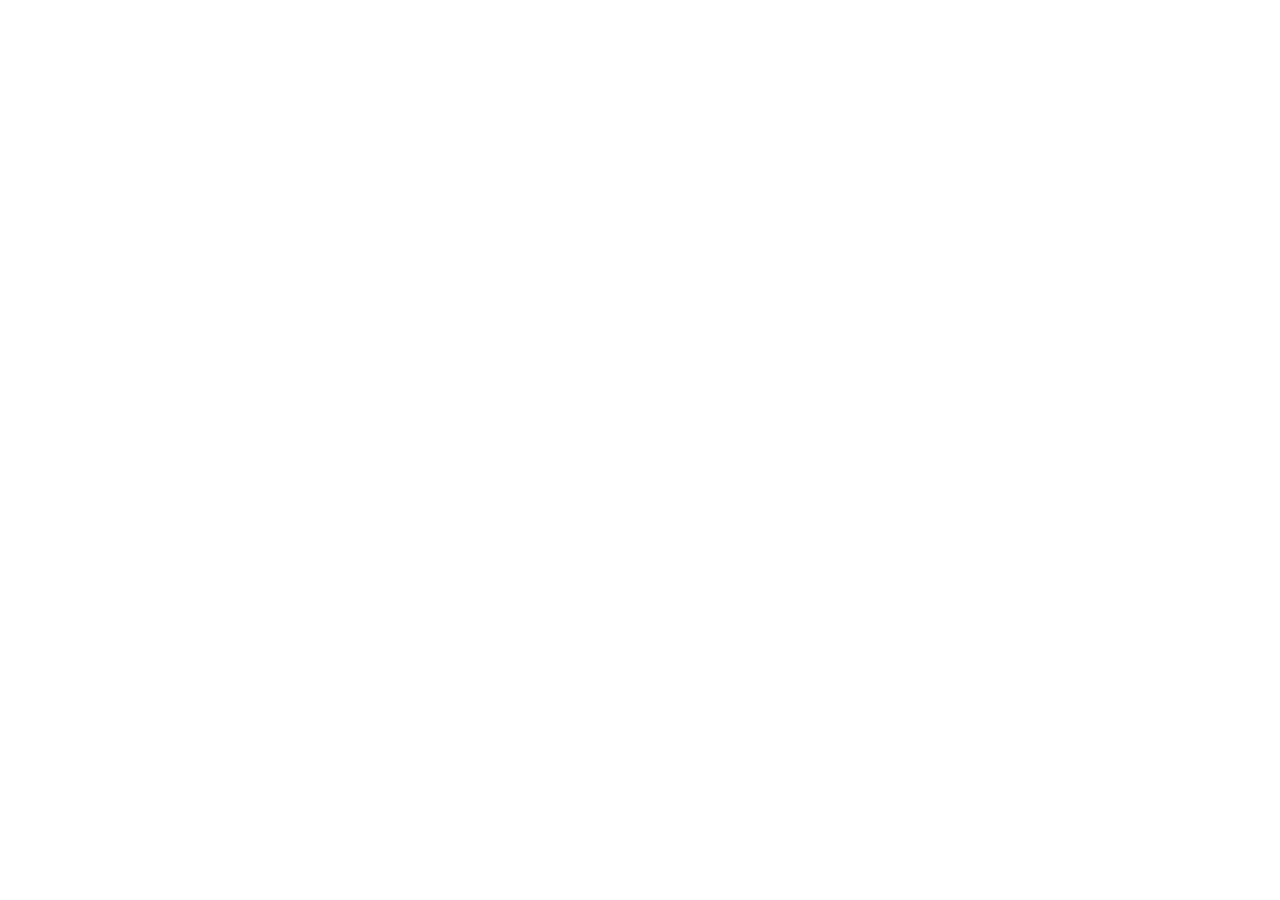
==== commit 1911e075: "Redirect the old demo links to Netlify" ====
--- a/index.html
+++ b/index.html
@@ -1,39 +1 @@
-<!doctype html>
-<html lang="en">
-<head>
-<meta charset="utf-8"><meta name="viewport" content="width=device-width,initial-scale=1">
-<title>Distributed Compute Engine · C++20 · Sourya Prabaharan</title>
-<meta name="description" content="A C++20 distributed compute engine with a custom TCP protocol, load-aware scheduling, worker recovery, and measured prime and CSV workloads.">
-<style>
-:root{color-scheme:dark}body{margin:0;background:#0d1522;color:#e5edf9;font:17px/1.65 system-ui,sans-serif}main{max-width:1050px;margin:auto;padding:65px 26px}h1{font-size:clamp(36px,6vw,65px);line-height:1.1;margin:20px 0}h2{font-size:27px;margin-top:0}.eyebrow{color:#77b4ff;letter-spacing:.12em;text-transform:uppercase;font-size:13px}.intro{max-width:750px;color:#aabbd2;font-size:20px}.links{display:flex;flex-wrap:wrap;gap:12px;margin:28px 0}a{color:#8dc3ff}.button{padding:10px 18px;border:1px solid #435975;border-radius:8px;text-decoration:none}.primary{background:#2860bb;color:white}.grid{display:grid;grid-template-columns:repeat(auto-fit,minmax(235px,1fr));gap:18px;margin:38px 0}.card,section{background:#152235;border:1px solid #293d59;border-radius:12px;padding:24px}section{margin:24px 0}.metric{font-size:36px;font-weight:700;display:block;color:#92c6ff}small,.muted{color:#aabbd2}pre{overflow:auto;background:#0b1421;padding:18px;border-radius:8px;font-size:14px}code{font-family:ui-monospace,monospace}table{border-collapse:collapse;width:100%}th,td{text-align:left;padding:10px;border-bottom:1px solid #30445e}.scroll{overflow:auto}footer{margin-top:40px;color:#aabbd2}
-</style>
-</head>
-<body><main>
-<div class="eyebrow">Systems engineering · Sourya Prabaharan</div>
-<h1>Distributed Compute Engine</h1>
-<p class="intro">C++20 coordinator and workers that partition real computations, schedule tasks over TCP, and recover unfinished work when a worker disappears.</p>
-<div class="links"><a class="button primary" href="demo.html">C++ execution demo</a><a class="button primary" href="https://github.com/Sourya-Prabaharan/dce">Source &amp; quickstart</a><a class="button" href="https://github.com/Sourya-Prabaharan/dce/blob/main/docs/protocol.md">Protocol &amp; API</a><a class="button" href="https://github.com/Sourya-Prabaharan/dce/blob/main/docs/verification.md">Verification record</a></div>
-<p class="muted">This is a static project overview. The live dashboard is served by the C++ coordinator after you start the project locally; this page does not simulate or execute distributed jobs.</p>
-<div class="grid"><div class="card"><span class="metric">120</span>Checked jobs completed<br><small>Three local workers; every result verified</small></div><div class="card"><span class="metric">2.063 s</span>Maximum observed reassignment<br><small>Eight repeated kill/freeze trials, all recovered</small></div><div class="card"><span class="metric">2.67×</span>Prime-counting speedup<br><small>Three workers versus one; five trials each</small></div></div>
-<section><h2>How it works</h2><pre>CLI / browser ── HTTP :8080 ── Coordinator
-                                │
-                     FIFO queue + worker registry
-                                │
-                  Length-prefixed JSON / TCP :9000
-                     ┌──────────┼──────────┐
-                  Worker 1   Worker 2   Worker 3
-                   bounded computation pools</pre><p>Boost.Asio keeps networking separate from computational work. Workers send heartbeats every 500 ms. The scheduler reserves capacity before dispatch, chooses the lowest outstanding-work-to-capacity ratio, and requeues unfinished tasks when a session fails.</p><p>Each assignment gets a fresh attempt ID. Only the current live session and attempt can publish a result: <strong>at-least-once execution with idempotent result acceptance</strong>.</p></section>
-<section><h2>Real workloads, measured results</h2><p>Partitioned prime counting and numeric CSV analysis return deterministic results. CSV partitions combine Welford statistics for count, sum, minimum, maximum, mean, and population variance.</p><div class="scroll"><table><thead><tr><th>Workload</th><th>1 worker</th><th>2 workers</th><th>3 workers</th></tr></thead><tbody><tr><td>8 million integers · prime counting</td><td>0.7464 s</td><td>0.4278 s</td><td>0.2798 s</td></tr><tr><td>1 million numeric CSV values</td><td>0.6666 s</td><td>0.5392 s</td><td>0.4538 s</td></tr></tbody></table></div><p class="muted">October 5, 2026 measurements: Apple M3, 8 GiB RAM, one compute thread per worker, five timed repetitions per configuration. All processes shared one computer. Values are mean end-to-end wall time; all 30 results matched serial references. No physical multi-machine scaling or idle-time reduction is claimed.</p><a href="https://github.com/Sourya-Prabaharan/dce/blob/main/results/benchmark.csv">Inspect every benchmark trial →</a></section>
-<section><h2>Run it</h2><pre><code>git clone https://github.com/Sourya-Prabaharan/dce.git
-cd dce
-sh scripts/deps.sh
-cmake -S . -B build -DCMAKE_BUILD_TYPE=Release
-cmake --build build -j 4
-ctest --test-dir build --output-on-failure
-build/dce-cli generate --output data/numbers.csv --rows 10000
-sh scripts/local.sh</code></pre><p>Open <code>http://127.0.0.1:8080</code> for the actual worker health, submission forms, job progress, and results. In another terminal:</p><pre><code>build/dce-cli demo --end 2000000 --partitions 12
-build/dce-cli demo --type csv --file numbers.csv
-sh scripts/failure-demo.sh</code></pre><p>Docker Compose also launches a coordinator and three workers. Containers on one computer are logical worker nodes. Docker can restart processes; DCE detects lost sessions and reassigns tasks.</p></section>
-<section><h2>Deliberate scope</h2><p>A focused, explainable engine: C++20, pinned Boost 1.86.0 and nlohmann/json 3.11.3, CMake, and a small browser dashboard. No arbitrary code execution, no uploaded scripts, and no runtime language wrapper.</p><p>Jobs live in coordinator memory. There is no coordinator failover, durable state, authentication, or TLS. Run on a trusted private network. Shared CSV inputs must remain identical and immutable. These boundaries are documented alongside tests, protocol details, and an interview walkthrough.</p></section>
-<footer>Built by Sourya Prabaharan · <a href="https://github.com/Sourya-Prabaharan/dce/blob/main/docs/interview.md">Interview walkthrough</a></footer>
-</main></body></html>
+<!doctype html><html lang="en"><meta charset="utf-8"><meta name="viewport" content="width=device-width,initial-scale=1"><meta http-equiv="refresh" content="0;url=https://sourya-dce.netlify.app/"><link rel="canonical" href="https://sourya-dce.netlify.app/"><title>DCE has moved to Netlify</title><p>The C++ project and demo are now on <a href="https://sourya-dce.netlify.app/">sourya-dce.netlify.app</a>.</p></html>
